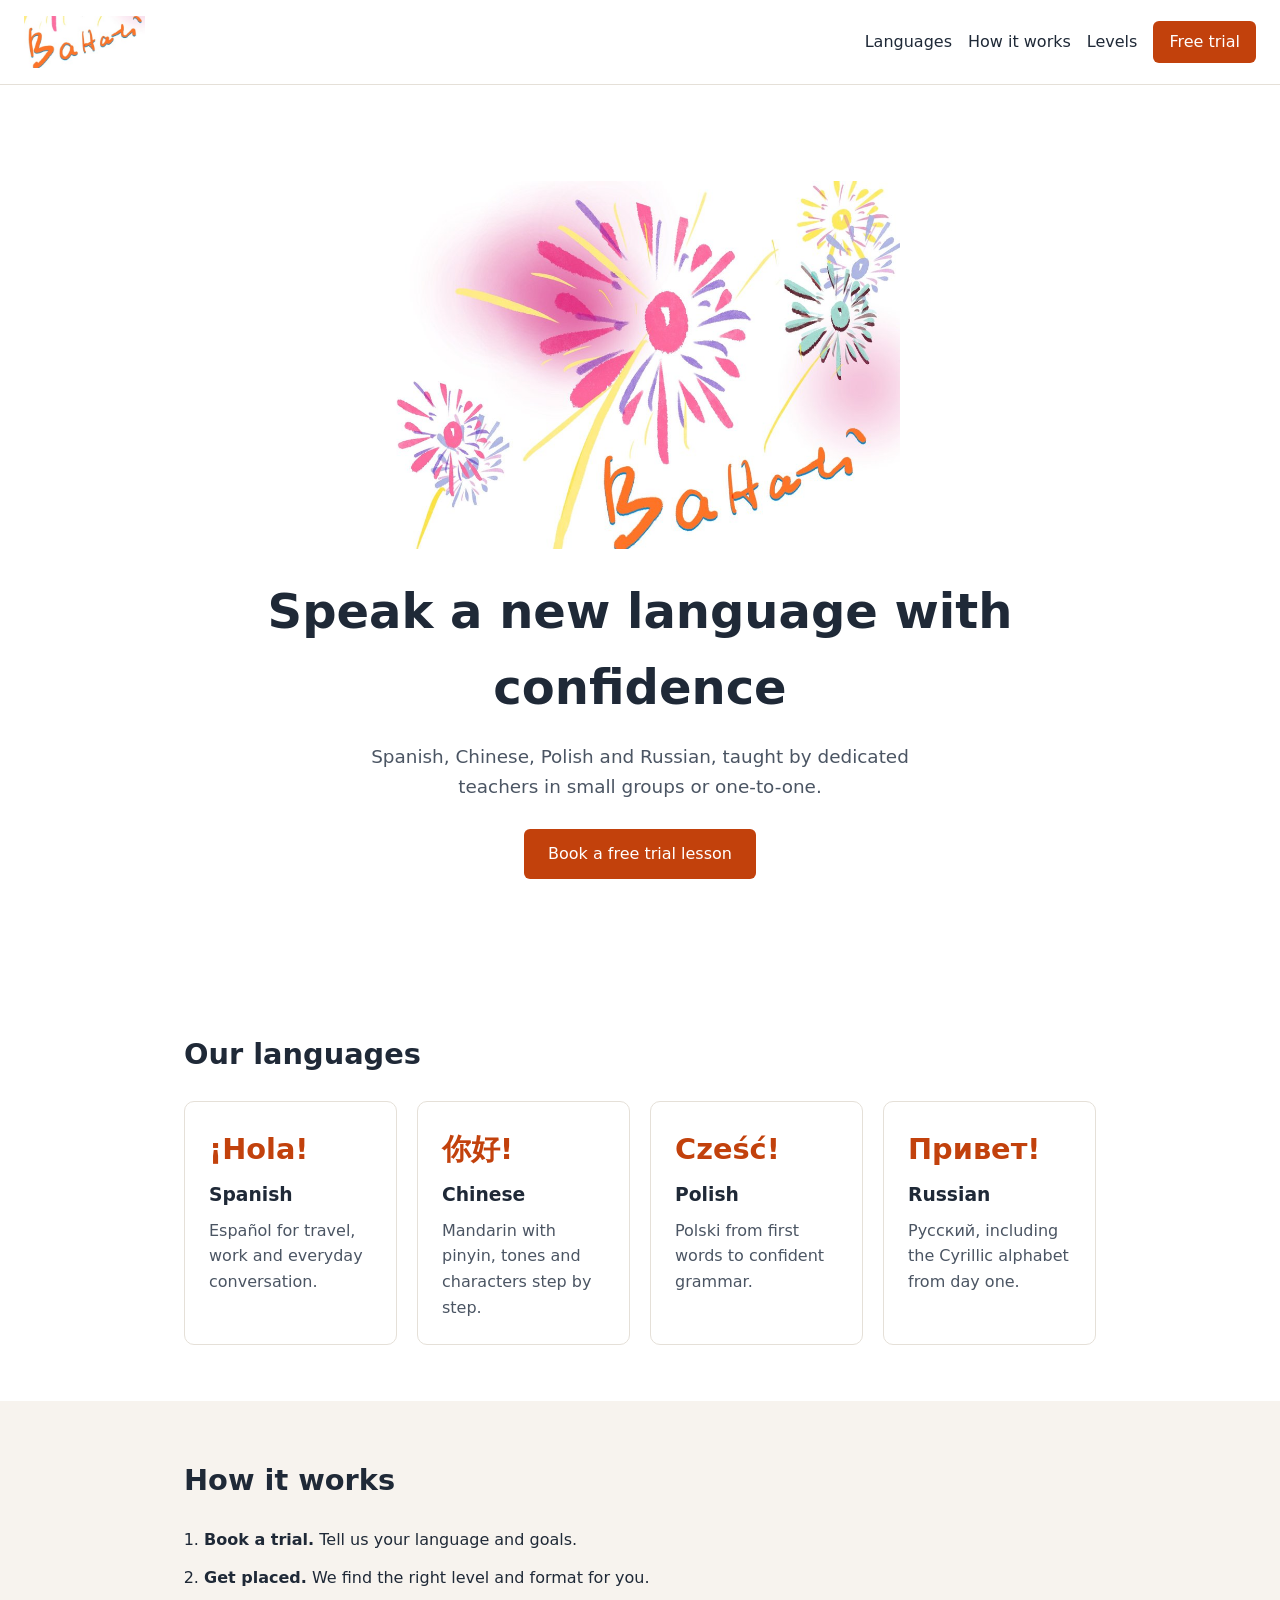
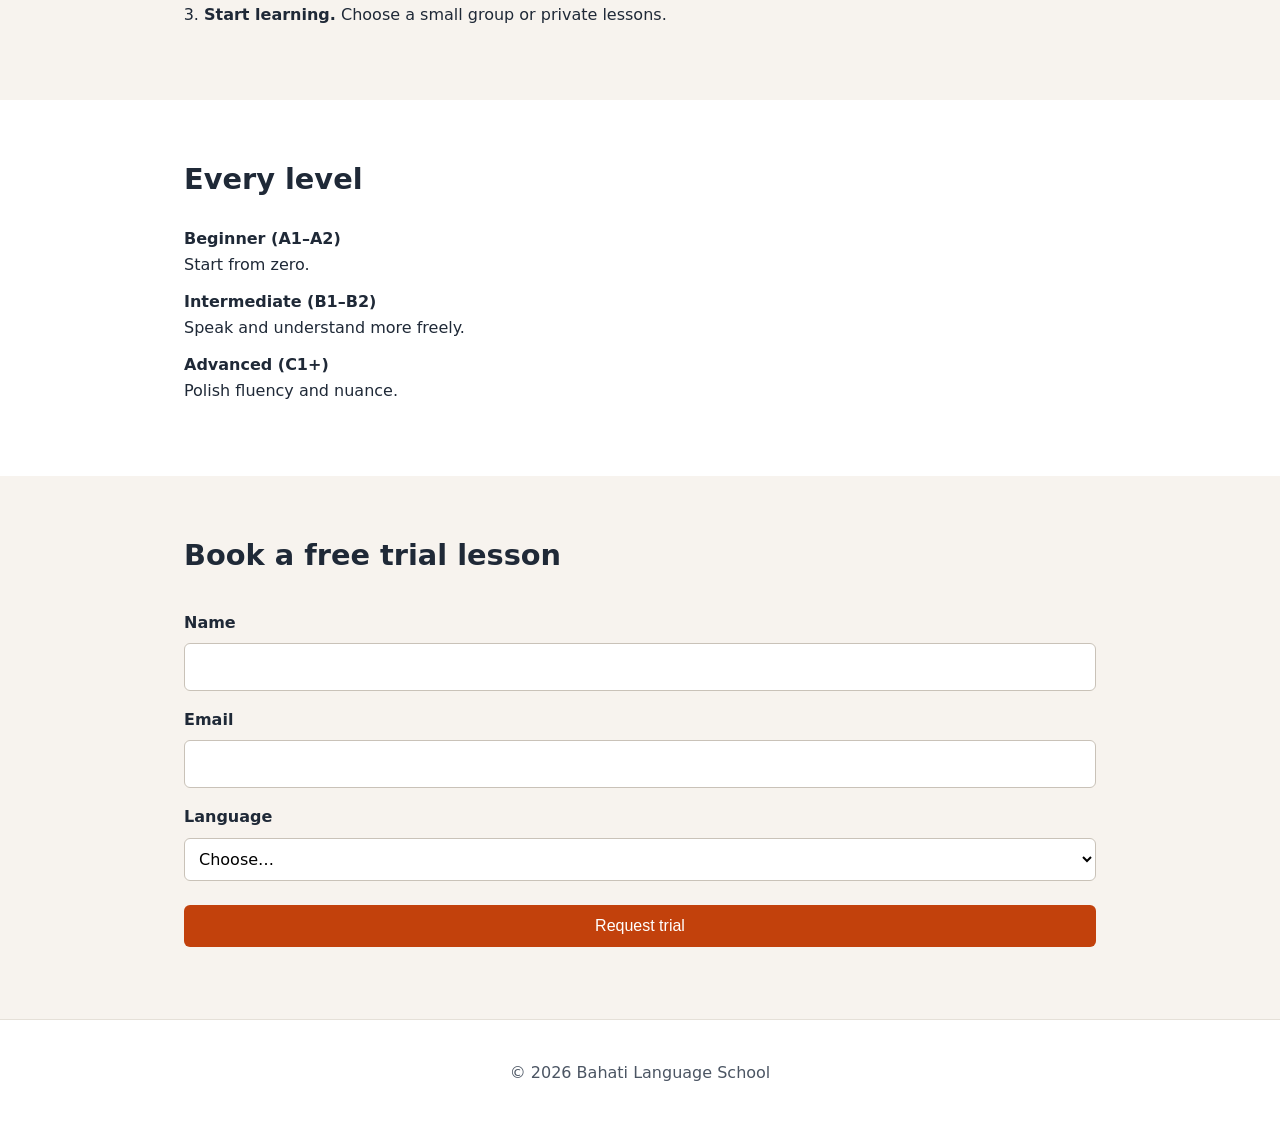
==== index.html @ 2351a42d "Add Bahati logo to header, hero and favicon Co-Authored-By: Claude Sonnet 5.5 <noreply@anthropic.com" ====
<!DOCTYPE html>
<html lang="en">
<head>
  <meta charset="UTF-8">
  <meta name="viewport" content="width=device-width, initial-scale=1">
  <title>Bahati Language School – Spanish, Chinese, Polish, Russian</title>
  <meta name="description" content="Learn Spanish, Chinese, Polish or Russian with Bahati Language School. Small groups and private lessons for every level.">
  <link rel="icon" type="image/png" href="images/favicon.png">
  <link rel="stylesheet" href="style.css">
</head>
<body>
  <header class="site-header">
    <a class="logo" href="#top" aria-label="Bahati Language School"><img src="images/logo-word.jpg" alt="Bahati" width="120" height="52"></a>
    <nav>
      <a href="#languages">Languages</a>
      <a href="#how">How it works</a>
      <a href="#levels">Levels</a>
      <a href="#trial" class="btn btn-small">Free trial</a>
    </nav>
  </header>

  <main id="top">
    <section class="hero">
      <img class="hero-logo" src="images/logo-hero.jpg" alt="Bahati logo: colorful fireworks" width="1000" height="707">
      <h1>Speak a new language with confidence</h1>
      <p>Spanish, Chinese, Polish and Russian, taught by dedicated teachers in small groups or one-to-one.</p>
      <a href="#trial" class="btn">Book a free trial lesson</a>
    </section>

    <section id="languages">
      <h2>Our languages</h2>
      <div class="cards">
        <article class="card">
          <p class="hello" lang="es">¡Hola!</p>
          <h3>Spanish</h3>
          <p>Español for travel, work and everyday conversation.</p>
        </article>
        <article class="card">
          <p class="hello" lang="zh">你好!</p>
          <h3>Chinese</h3>
          <p>Mandarin with pinyin, tones and characters step by step.</p>
        </article>
        <article class="card">
          <p class="hello" lang="pl">Cześć!</p>
          <h3>Polish</h3>
          <p>Polski from first words to confident grammar.</p>
        </article>
        <article class="card">
          <p class="hello" lang="ru">Привет!</p>
          <h3>Russian</h3>
          <p>Русский, including the Cyrillic alphabet from day one.</p>
        </article>
      </div>
    </section>

    <section id="how" class="alt">
      <h2>How it works</h2>
      <ol class="steps">
        <li><strong>Book a trial.</strong> Tell us your language and goals.</li>
        <li><strong>Get placed.</strong> We find the right level and format for you.</li>
        <li><strong>Start learning.</strong> Choose a small group or private lessons.</li>
      </ol>
    </section>

    <section id="levels">
      <h2>Every level</h2>
      <ul class="levels">
        <li><strong>Beginner (A1–A2)</strong> Start from zero.</li>
        <li><strong>Intermediate (B1–B2)</strong> Speak and understand more freely.</li>
        <li><strong>Advanced (C1+)</strong> Polish fluency and nuance.</li>
      </ul>
    </section>

    <section id="trial" class="alt">
      <h2>Book a free trial lesson</h2>
      <form id="trial-form" novalidate>
        <label for="name">Name</label>
        <input id="name" name="name" type="text" autocomplete="name" required>

        <label for="email">Email</label>
        <input id="email" name="email" type="email" autocomplete="email" required>

        <label for="language">Language</label>
        <select id="language" name="language" required>
          <option value="">Choose…</option>
          <option>Spanish</option>
          <option>Chinese</option>
          <option>Polish</option>
          <option>Russian</option>
        </select>

        <button type="submit" class="btn">Request trial</button>
        <p id="form-msg" role="status"></p>
      </form>
    </section>
  </main>

  <footer>
    <p>&copy; 2026 Bahati Language School</p>
  </footer>

  <script src="script.js"></script>
</body>
</html>
---- style.css ----
:root { --ink:#1f2937; --muted:#4b5563; --brand:#c2410c; --brand-dark:#9a3412; --bg:#ffffff; --alt:#f7f3ee; --line:#e5e0d8; }
* { box-sizing: border-box; }
html { scroll-behavior: smooth; }
body { margin:0; font-family: system-ui, -apple-system, "Segoe UI", Roboto, sans-serif; color:var(--ink); background:var(--bg); line-height:1.6; }
.site-header { display:flex; justify-content:space-between; align-items:center; flex-wrap:wrap; gap:12px; padding:16px 24px; border-bottom:1px solid var(--line); position:sticky; top:0; background:var(--bg); z-index:10; }
.logo { font-size:1.4rem; font-weight:700; color:var(--brand); text-decoration:none; }
nav { display:flex; align-items:center; flex-wrap:wrap; gap:16px; }
nav a { color:var(--ink); text-decoration:none; }
nav a:hover { color:var(--brand); }
.btn { display:inline-block; background:var(--brand); color:#fff; border:0; border-radius:6px; padding:12px 24px; font-size:1rem; text-decoration:none; cursor:pointer; }
.btn:hover { background:var(--brand-dark); }
nav .btn { color:#fff; }
.btn-small { padding:8px 16px; }
section { padding:56px 24px; max-width:960px; margin:0 auto; }
section.alt { max-width:none; background:var(--alt); }
section.alt > * { max-width:912px; margin-left:auto; margin-right:auto; }
.hero { text-align:center; padding:96px 24px; }
.hero h1 { font-size:clamp(2rem,5vw,3rem); margin:0 0 16px; }
.hero p { color:var(--muted); font-size:1.15rem; max-width:560px; margin:0 auto 28px; }
h2 { font-size:1.8rem; margin:0 0 24px; }
.cards { display:grid; grid-template-columns:repeat(auto-fit,minmax(200px,1fr)); gap:20px; }
.card { border:1px solid var(--line); border-radius:10px; padding:24px; }
.card h3 { margin:0 0 8px; }
.card p { margin:0; color:var(--muted); }
.card .hello { font-size:1.8rem; color:var(--brand); font-weight:700; margin-bottom:8px; }
.steps, .levels { padding-left:20px; }
.steps li, .levels li { margin-bottom:12px; }
.levels { list-style:none; padding:0; }
.levels strong { display:block; }
form { display:grid; gap:8px; max-width:420px; }
label { font-weight:600; margin-top:8px; }
input, select { font:inherit; padding:10px; border:1px solid #c9c2b8; border-radius:6px; background:#fff; }
form .btn { margin-top:16px; }
#form-msg { margin:8px 0 0; font-weight:600; }
footer { text-align:center; padding:24px; color:var(--muted); border-top:1px solid var(--line); }
.logo img { display:block; height:52px; width:auto; }
.hero-logo { display:block; width:100%; max-width:520px; height:auto; margin:0 auto 24px; }
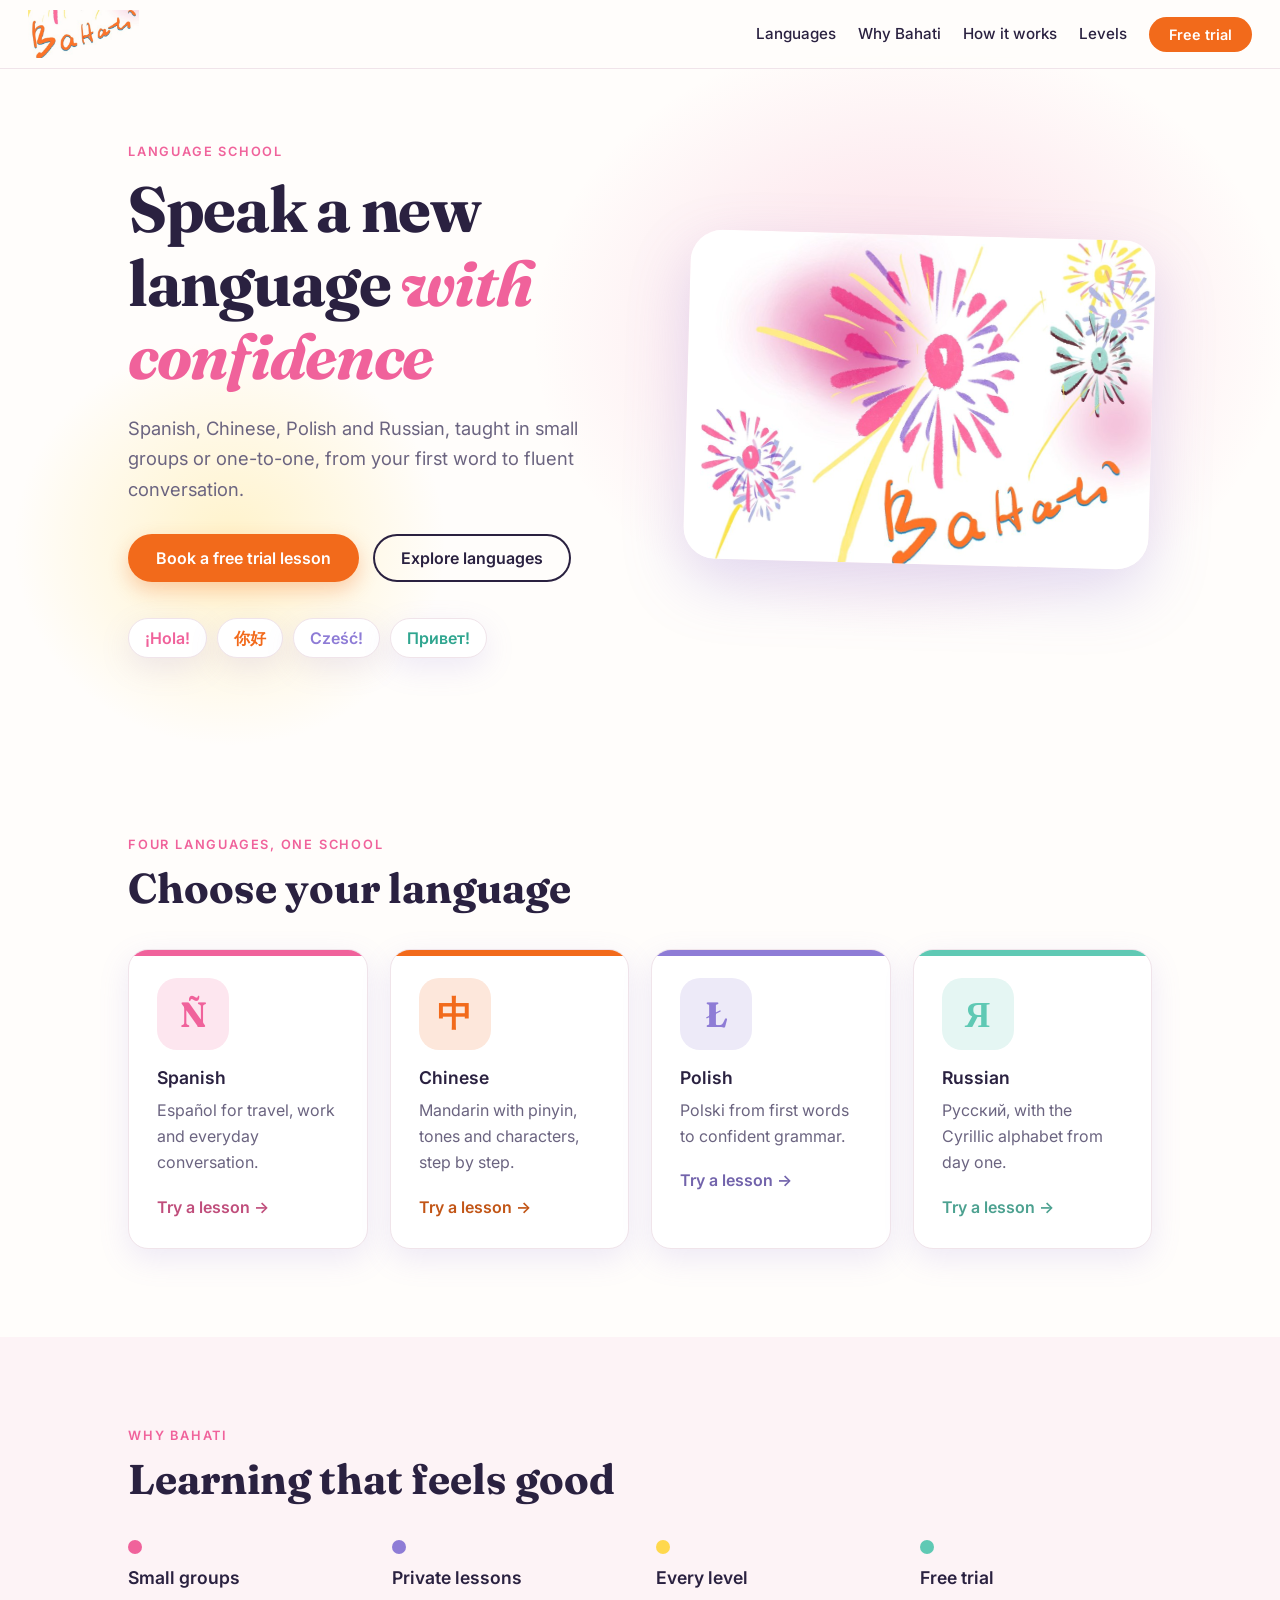
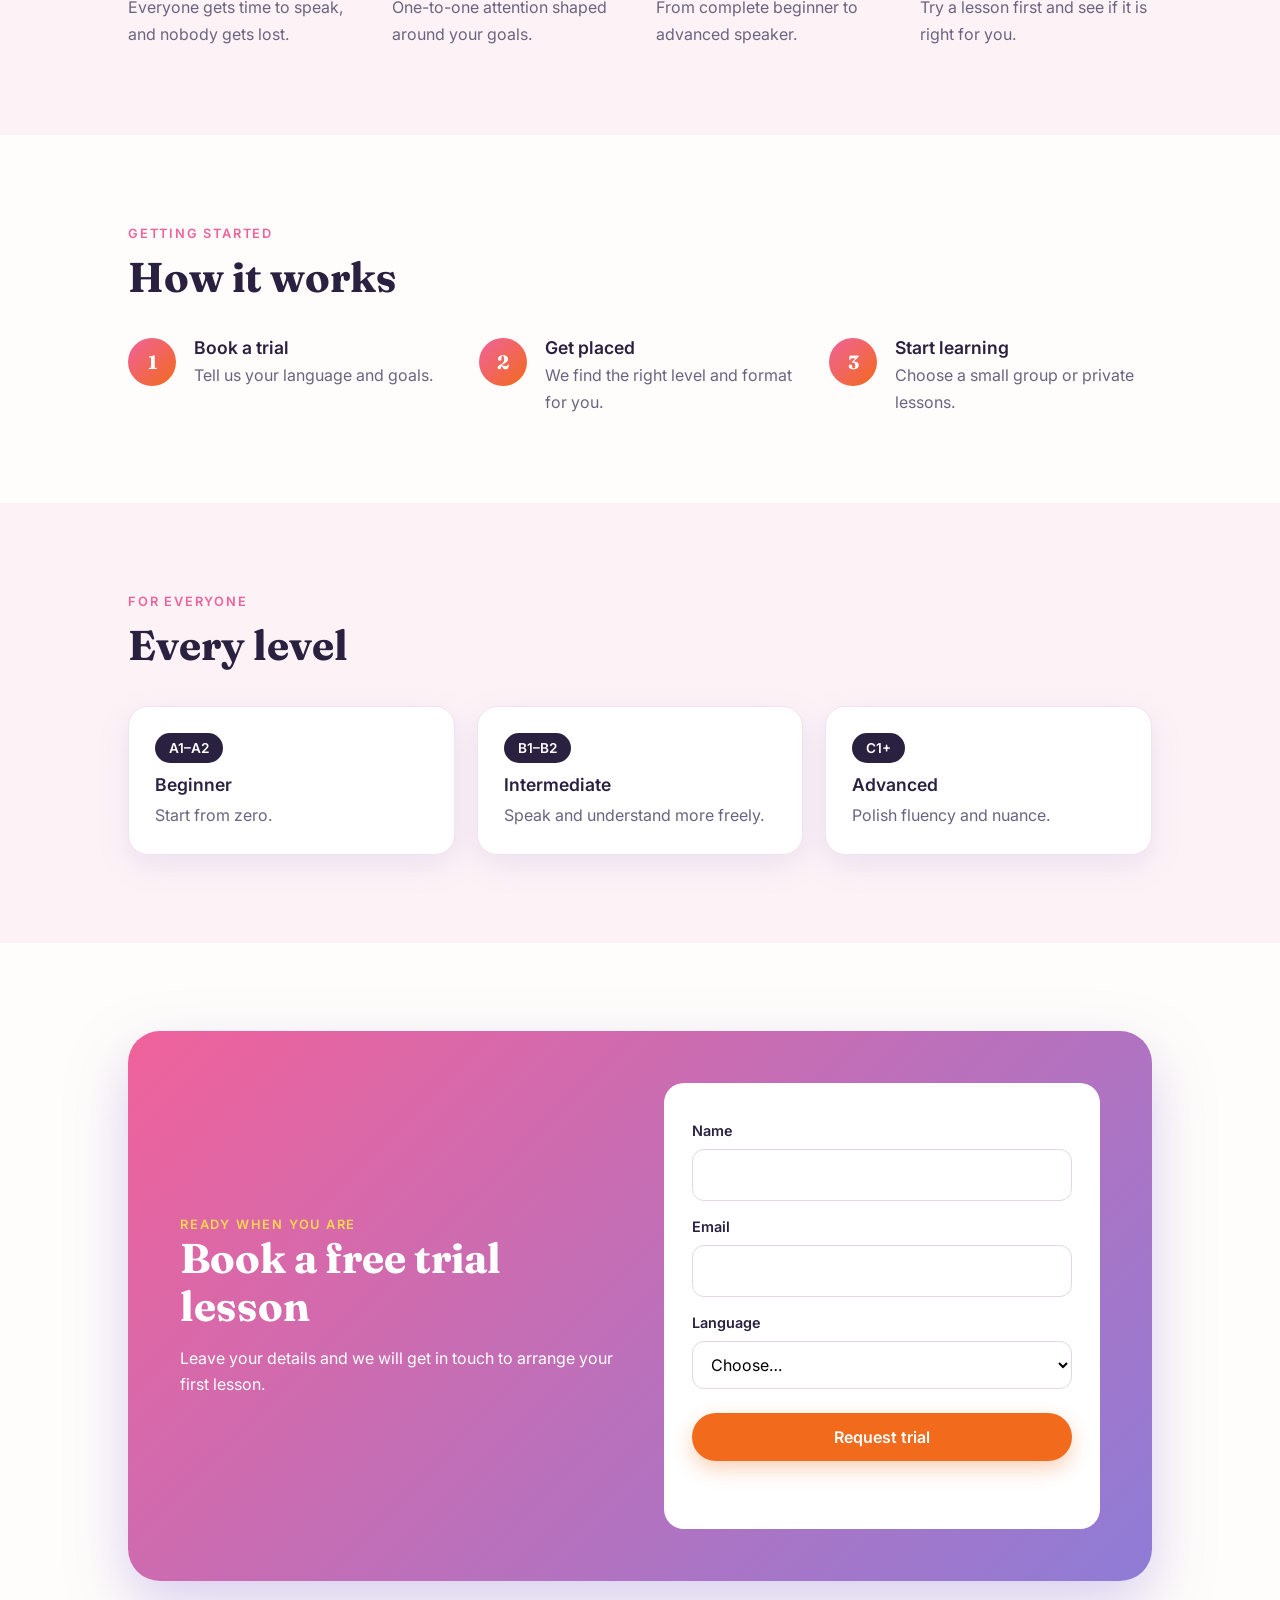
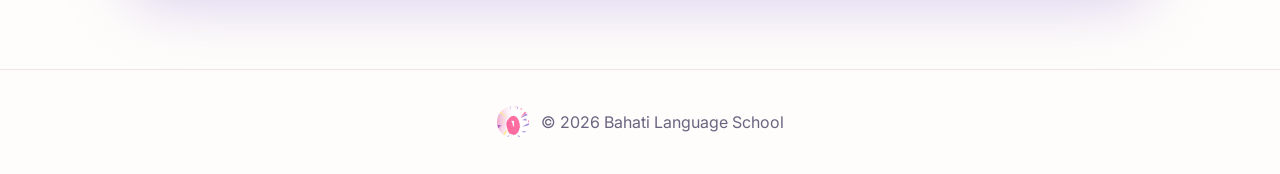
==== commit b52b5d5a: "Redesign site: warm brand palette, hero, cards, animations, responsive Co-Authored-By: Claude Sonnet" ====
--- a/index.html
+++ b/index.html
@@ -6,13 +6,17 @@
   <title>Bahati Language School – Spanish, Chinese, Polish, Russian</title>
   <meta name="description" content="Learn Spanish, Chinese, Polish or Russian with Bahati Language School. Small groups and private lessons for every level.">
   <link rel="icon" type="image/png" href="images/favicon.png">
+  <link rel="preconnect" href="https://fonts.googleapis.com">
+  <link rel="preconnect" href="https://fonts.gstatic.com" crossorigin>
+  <link href="https://fonts.googleapis.com/css2?family=Fraunces:opsz,wght@9..144,600;9..144,700&family=Inter:wght@400;500;600&display=swap&subset=latin,latin-ext,cyrillic" rel="stylesheet">
   <link rel="stylesheet" href="style.css">
 </head>
 <body>
   <header class="site-header">
     <a class="logo" href="#top" aria-label="Bahati Language School"><img src="images/logo-word.jpg" alt="Bahati" width="120" height="52"></a>
-    <nav>
+    <nav aria-label="Main">
       <a href="#languages">Languages</a>
+      <a href="#why">Why Bahati</a>
       <a href="#how">How it works</a>
       <a href="#levels">Levels</a>
       <a href="#trial" class="btn btn-small">Free trial</a>
@@ -21,81 +25,124 @@
 
   <main id="top">
     <section class="hero">
-      <img class="hero-logo" src="images/logo-hero.jpg" alt="Bahati logo: colorful fireworks" width="1000" height="707">
-      <h1>Speak a new language with confidence</h1>
-      <p>Spanish, Chinese, Polish and Russian, taught by dedicated teachers in small groups or one-to-one.</p>
-      <a href="#trial" class="btn">Book a free trial lesson</a>
+      <div class="hero-text">
+        <p class="eyebrow">Language school</p>
+        <h1>Speak a new language <span class="accent">with confidence</span></h1>
+        <p class="lead">Spanish, Chinese, Polish and Russian, taught in small groups or one-to-one, from your first word to fluent conversation.</p>
+        <div class="hero-actions">
+          <a href="#trial" class="btn">Book a free trial lesson</a>
+          <a href="#languages" class="btn btn-ghost">Explore languages</a>
+        </div>
+        <ul class="greetings" aria-label="Hello in our languages">
+          <li lang="es">¡Hola!</li>
+          <li lang="zh">你好</li>
+          <li lang="pl">Cześć!</li>
+          <li lang="ru">Привет!</li>
+        </ul>
+      </div>
+      <div class="hero-art">
+        <img src="images/logo-hero.jpg" alt="Bahati logo: colorful fireworks" width="1000" height="707">
+      </div>
     </section>
 
-    <section id="languages">
-      <h2>Our languages</h2>
+    <section id="languages" class="reveal">
+      <p class="eyebrow">Four languages, one school</p>
+      <h2>Choose your language</h2>
       <div class="cards">
-        <article class="card">
-          <p class="hello" lang="es">¡Hola!</p>
+        <article class="card c-es">
+          <span class="glyph" lang="es">Ñ</span>
           <h3>Spanish</h3>
           <p>Español for travel, work and everyday conversation.</p>
+          <a href="#trial" data-lang="Spanish">Try a lesson →</a>
         </article>
-        <article class="card">
-          <p class="hello" lang="zh">你好!</p>
+        <article class="card c-zh">
+          <span class="glyph" lang="zh">中</span>
           <h3>Chinese</h3>
-          <p>Mandarin with pinyin, tones and characters step by step.</p>
+          <p>Mandarin with pinyin, tones and characters, step by step.</p>
+          <a href="#trial" data-lang="Chinese">Try a lesson →</a>
         </article>
-        <article class="card">
-          <p class="hello" lang="pl">Cześć!</p>
+        <article class="card c-pl">
+          <span class="glyph" lang="pl">Ł</span>
           <h3>Polish</h3>
           <p>Polski from first words to confident grammar.</p>
+          <a href="#trial" data-lang="Polish">Try a lesson →</a>
         </article>
-        <article class="card">
-          <p class="hello" lang="ru">Привет!</p>
+        <article class="card c-ru">
+          <span class="glyph" lang="ru">Я</span>
           <h3>Russian</h3>
-          <p>Русский, including the Cyrillic alphabet from day one.</p>
+          <p>Русский, with the Cyrillic alphabet from day one.</p>
+          <a href="#trial" data-lang="Russian">Try a lesson →</a>
         </article>
       </div>
     </section>
 
-    <section id="how" class="alt">
+    <section id="why" class="alt reveal">
+      <div class="inner">
+        <p class="eyebrow">Why Bahati</p>
+        <h2>Learning that feels good</h2>
+        <div class="features">
+          <div><span class="dot d1"></span><h3>Small groups</h3><p>Everyone gets time to speak, and nobody gets lost.</p></div>
+          <div><span class="dot d2"></span><h3>Private lessons</h3><p>One-to-one attention shaped around your goals.</p></div>
+          <div><span class="dot d3"></span><h3>Every level</h3><p>From complete beginner to advanced speaker.</p></div>
+          <div><span class="dot d4"></span><h3>Free trial</h3><p>Try a lesson first and see if it is right for you.</p></div>
+        </div>
+      </div>
+    </section>
+
+    <section id="how" class="reveal">
+      <p class="eyebrow">Getting started</p>
       <h2>How it works</h2>
       <ol class="steps">
-        <li><strong>Book a trial.</strong> Tell us your language and goals.</li>
-        <li><strong>Get placed.</strong> We find the right level and format for you.</li>
-        <li><strong>Start learning.</strong> Choose a small group or private lessons.</li>
+        <li><span class="num">1</span><div><h3>Book a trial</h3><p>Tell us your language and goals.</p></div></li>
+        <li><span class="num">2</span><div><h3>Get placed</h3><p>We find the right level and format for you.</p></div></li>
+        <li><span class="num">3</span><div><h3>Start learning</h3><p>Choose a small group or private lessons.</p></div></li>
       </ol>
     </section>
 
-    <section id="levels">
-      <h2>Every level</h2>
-      <ul class="levels">
-        <li><strong>Beginner (A1–A2)</strong> Start from zero.</li>
-        <li><strong>Intermediate (B1–B2)</strong> Speak and understand more freely.</li>
-        <li><strong>Advanced (C1+)</strong> Polish fluency and nuance.</li>
-      </ul>
+    <section id="levels" class="alt reveal">
+      <div class="inner">
+        <p class="eyebrow">For everyone</p>
+        <h2>Every level</h2>
+        <div class="levels">
+          <div class="level"><span class="badge">A1–A2</span><h3>Beginner</h3><p>Start from zero.</p></div>
+          <div class="level"><span class="badge">B1–B2</span><h3>Intermediate</h3><p>Speak and understand more freely.</p></div>
+          <div class="level"><span class="badge">C1+</span><h3>Advanced</h3><p>Polish fluency and nuance.</p></div>
+        </div>
+      </div>
     </section>
 
-    <section id="trial" class="alt">
-      <h2>Book a free trial lesson</h2>
-      <form id="trial-form" novalidate>
-        <label for="name">Name</label>
-        <input id="name" name="name" type="text" autocomplete="name" required>
+    <section id="trial" class="reveal">
+      <div class="trial-box">
+        <div>
+          <p class="eyebrow">Ready when you are</p>
+          <h2>Book a free trial lesson</h2>
+          <p>Leave your details and we will get in touch to arrange your first lesson.</p>
+        </div>
+        <form id="trial-form" novalidate>
+          <label for="name">Name</label>
+          <input id="name" name="name" type="text" autocomplete="name" required>
 
-        <label for="email">Email</label>
-        <input id="email" name="email" type="email" autocomplete="email" required>
+          <label for="email">Email</label>
+          <input id="email" name="email" type="email" autocomplete="email" required>
 
-        <label for="language">Language</label>
-        <select id="language" name="language" required>
-          <option value="">Choose…</option>
-          <option>Spanish</option>
-          <option>Chinese</option>
-          <option>Polish</option>
-          <option>Russian</option>
-        </select>
+          <label for="language">Language</label>
+          <select id="language" name="language" required>
+            <option value="">Choose…</option>
+            <option>Spanish</option>
+            <option>Chinese</option>
+            <option>Polish</option>
+            <option>Russian</option>
+          </select>
 
-        <button type="submit" class="btn">Request trial</button>
-        <p id="form-msg" role="status"></p>
-      </form>
+          <button type="submit" class="btn">Request trial</button>
+          <p id="form-msg" role="status"></p>
+        </form>
+      </div>
     </section>
   </main>
 
   <footer>
+    <img src="images/favicon.png" alt="" width="32" height="32">
     <p>&copy; 2026 Bahati Language School</p>
   </footer>
 
--- a/style.css
+++ b/style.css
@@ -1,37 +1,96 @@
-:root { --ink:#1f2937; --muted:#4b5563; --brand:#c2410c; --brand-dark:#9a3412; --bg:#ffffff; --alt:#f7f3ee; --line:#e5e0d8; }
-* { box-sizing: border-box; }
-html { scroll-behavior: smooth; }
-body { margin:0; font-family: system-ui, -apple-system, "Segoe UI", Roboto, sans-serif; color:var(--ink); background:var(--bg); line-height:1.6; }
-.site-header { display:flex; justify-content:space-between; align-items:center; flex-wrap:wrap; gap:12px; padding:16px 24px; border-bottom:1px solid var(--line); position:sticky; top:0; background:var(--bg); z-index:10; }
-.logo { font-size:1.4rem; font-weight:700; color:var(--brand); text-decoration:none; }
-nav { display:flex; align-items:center; flex-wrap:wrap; gap:16px; }
-nav a { color:var(--ink); text-decoration:none; }
-nav a:hover { color:var(--brand); }
-.btn { display:inline-block; background:var(--brand); color:#fff; border:0; border-radius:6px; padding:12px 24px; font-size:1rem; text-decoration:none; cursor:pointer; }
-.btn:hover { background:var(--brand-dark); }
-nav .btn { color:#fff; }
-.btn-small { padding:8px 16px; }
-section { padding:56px 24px; max-width:960px; margin:0 auto; }
+:root {
+  --ink:#2a2140; --muted:#6b6480; --bg:#fffdfb; --alt:#fdf3f6; --line:#f0e4ea;
+  --pink:#f0629b; --purple:#8e7cd6; --yellow:#ffd84d; --teal:#5fc9b4; --orange:#f26a1b; --orange-dark:#d4540c;
+  --radius:20px; --shadow:0 10px 30px rgba(142,124,214,.15);
+}
+* { box-sizing:border-box; }
+html { scroll-behavior:smooth; scroll-padding-top:84px; }
+body { margin:0; font-family:Inter,system-ui,-apple-system,"Segoe UI",sans-serif; color:var(--ink); background:var(--bg); line-height:1.65; -webkit-font-smoothing:antialiased; }
+h1,h2,h3 { font-family:Fraunces,Georgia,serif; line-height:1.15; margin:0; }
+h3 { font-family:Inter,system-ui,sans-serif; font-weight:600; font-size:1.1rem; }
+img { max-width:100%; }
+
+.site-header { position:sticky; top:0; z-index:20; display:flex; justify-content:space-between; align-items:center; flex-wrap:wrap; gap:12px; padding:10px 28px; background:rgba(255,253,251,.85); backdrop-filter:blur(12px); border-bottom:1px solid var(--line); }
+.logo img { display:block; height:48px; width:auto; mix-blend-mode:multiply; }
+nav { display:flex; align-items:center; flex-wrap:wrap; gap:6px 22px; }
+nav a { color:var(--ink); text-decoration:none; font-weight:500; font-size:.95rem; }
+nav a:not(.btn):hover { color:var(--orange); }
+
+.btn { display:inline-block; background:var(--orange); color:#fff; border:0; border-radius:999px; padding:14px 28px; font:600 1rem Inter,sans-serif; text-decoration:none; cursor:pointer; box-shadow:0 8px 20px rgba(242,106,27,.3); transition:transform .15s, background .15s; }
+.btn:hover { background:var(--orange-dark); transform:translateY(-2px); }
+.btn:focus-visible, a:focus-visible, input:focus-visible, select:focus-visible { outline:3px solid var(--purple); outline-offset:3px; }
+.btn-small { padding:9px 20px; font-size:.9rem; box-shadow:none; }
+.btn-ghost { background:transparent; color:var(--ink); box-shadow:inset 0 0 0 2px var(--ink); }
+.btn-ghost:hover { background:var(--ink); color:#fff; }
+
+section { max-width:1080px; margin:0 auto; padding:88px 28px; }
 section.alt { max-width:none; background:var(--alt); }
-section.alt > * { max-width:912px; margin-left:auto; margin-right:auto; }
-.hero { text-align:center; padding:96px 24px; }
-.hero h1 { font-size:clamp(2rem,5vw,3rem); margin:0 0 16px; }
-.hero p { color:var(--muted); font-size:1.15rem; max-width:560px; margin:0 auto 28px; }
-h2 { font-size:1.8rem; margin:0 0 24px; }
-.cards { display:grid; grid-template-columns:repeat(auto-fit,minmax(200px,1fr)); gap:20px; }
-.card { border:1px solid var(--line); border-radius:10px; padding:24px; }
-.card h3 { margin:0 0 8px; }
-.card p { margin:0; color:var(--muted); }
-.card .hello { font-size:1.8rem; color:var(--brand); font-weight:700; margin-bottom:8px; }
-.steps, .levels { padding-left:20px; }
-.steps li, .levels li { margin-bottom:12px; }
-.levels { list-style:none; padding:0; }
-.levels strong { display:block; }
-form { display:grid; gap:8px; max-width:420px; }
-label { font-weight:600; margin-top:8px; }
-input, select { font:inherit; padding:10px; border:1px solid #c9c2b8; border-radius:6px; background:#fff; }
-form .btn { margin-top:16px; }
-#form-msg { margin:8px 0 0; font-weight:600; }
-footer { text-align:center; padding:24px; color:var(--muted); border-top:1px solid var(--line); }
-.logo img { display:block; height:52px; width:auto; }
-.hero-logo { display:block; width:100%; max-width:520px; height:auto; margin:0 auto 24px; }
+.inner { max-width:1024px; margin:0 auto; }
+.eyebrow { margin:0 0 10px; color:var(--pink); font-weight:600; font-size:.8rem; letter-spacing:.14em; text-transform:uppercase; }
+h2 { font-size:clamp(1.9rem,4vw,2.6rem); margin-bottom:36px; }
+
+.hero { display:grid; grid-template-columns:1.1fr 1fr; align-items:center; gap:48px; padding-top:72px; position:relative; }
+.hero::before { content:""; position:absolute; z-index:-1; inset:-40px -10% auto auto; width:70%; height:90%; background:radial-gradient(closest-side,rgba(240,98,155,.22),transparent); }
+.hero::after { content:""; position:absolute; z-index:-1; left:-8%; bottom:0; width:40%; height:60%; background:radial-gradient(closest-side,rgba(255,216,77,.28),transparent); }
+.hero h1 { font-size:clamp(2.4rem,5.5vw,4rem); letter-spacing:-.02em; margin-bottom:20px; }
+.accent { color:var(--pink); font-style:italic; }
+.lead { font-size:1.15rem; color:var(--muted); max-width:34em; margin:0 0 30px; }
+.hero-actions { display:flex; flex-wrap:wrap; gap:14px; }
+.greetings { list-style:none; display:flex; flex-wrap:wrap; gap:10px; padding:0; margin:36px 0 0; }
+.greetings li { padding:6px 16px; border-radius:999px; background:#fff; border:1px solid var(--line); font-weight:600; box-shadow:var(--shadow); }
+.greetings li:nth-child(1) { color:var(--pink); } .greetings li:nth-child(2) { color:var(--orange); }
+.greetings li:nth-child(3) { color:var(--purple); } .greetings li:nth-child(4) { color:#2fa58f; }
+.hero-art img { display:block; width:100%; height:auto; border-radius:32px; box-shadow:0 24px 60px rgba(142,124,214,.25); transform:rotate(1.5deg); animation:float 7s ease-in-out infinite; }
+@keyframes float { 50% { transform:rotate(1.5deg) translateY(-10px); } }
+
+.cards { display:grid; grid-template-columns:repeat(auto-fit,minmax(220px,1fr)); gap:22px; }
+.card { --c:var(--pink); position:relative; overflow:hidden; background:#fff; border:1px solid var(--line); border-radius:var(--radius); padding:28px; box-shadow:var(--shadow); transition:transform .25s, box-shadow .25s; }
+.card:hover { transform:translateY(-6px); box-shadow:0 18px 40px rgba(142,124,214,.25); }
+.card::before { content:""; position:absolute; inset:0 0 auto 0; height:6px; background:var(--c); }
+.c-es { --c:var(--pink); } .c-zh { --c:var(--orange); } .c-pl { --c:var(--purple); } .c-ru { --c:var(--teal); }
+.glyph { display:grid; place-items:center; width:72px; height:72px; margin-bottom:18px; border-radius:20px; background:color-mix(in srgb,var(--c) 16%,white); color:var(--c); font:700 2.2rem Fraunces,serif; }
+.card p { margin:8px 0 18px; color:var(--muted); }
+.card a { color:var(--c); font-weight:600; text-decoration:none; filter:brightness(.8); }
+.card a:hover { text-decoration:underline; }
+
+.features { display:grid; grid-template-columns:repeat(auto-fit,minmax(210px,1fr)); gap:32px; }
+.features p { margin:6px 0 0; color:var(--muted); }
+.dot { display:block; width:14px; height:14px; border-radius:50%; margin-bottom:14px; }
+.d1 { background:var(--pink); } .d2 { background:var(--purple); } .d3 { background:var(--yellow); } .d4 { background:var(--teal); }
+
+.steps { list-style:none; margin:0; padding:0; display:grid; grid-template-columns:repeat(auto-fit,minmax(240px,1fr)); gap:28px; }
+.steps li { display:flex; gap:18px; align-items:flex-start; }
+.steps p { margin:4px 0 0; color:var(--muted); }
+.num { flex:none; display:grid; place-items:center; width:48px; height:48px; border-radius:50%; background:linear-gradient(135deg,var(--pink),var(--orange)); color:#fff; font:700 1.2rem Fraunces,serif; }
+
+.levels { display:grid; grid-template-columns:repeat(auto-fit,minmax(220px,1fr)); gap:22px; }
+.level { background:#fff; border:1px solid var(--line); border-radius:var(--radius); padding:26px; box-shadow:var(--shadow); }
+.level p { margin:6px 0 0; color:var(--muted); }
+.badge { display:inline-block; margin-bottom:12px; padding:4px 14px; border-radius:999px; background:var(--ink); color:#fff; font-weight:600; font-size:.85rem; }
+
+.trial-box { display:grid; grid-template-columns:1fr 1fr; gap:48px; align-items:center; padding:52px; border-radius:32px; color:#fff; background:linear-gradient(135deg,var(--pink),var(--purple)); box-shadow:0 24px 60px rgba(142,124,214,.35); }
+.trial-box h2 { margin-bottom:14px; } .trial-box .eyebrow { color:var(--yellow); }
+.trial-box p { margin:0; }
+form { display:grid; gap:6px; background:#fff; color:var(--ink); padding:28px; border-radius:var(--radius); }
+label { font-weight:600; font-size:.9rem; margin-top:8px; }
+input, select { font:inherit; padding:12px 14px; border:1.5px solid #e2d8e3; border-radius:12px; background:#fff; }
+input:focus, select:focus { border-color:var(--purple); }
+form .btn { margin-top:18px; }
+#form-msg { margin:10px 0 0; font-weight:600; color:#2fa58f; min-height:1.5em; }
+#form-msg.error { color:#d4183d; }
+
+footer { display:flex; align-items:center; justify-content:center; gap:12px; padding:36px 24px; color:var(--muted); border-top:1px solid var(--line); }
+footer img { border-radius:50%; } footer p { margin:0; }
+
+.reveal { opacity:0; transform:translateY(24px); transition:opacity .7s, transform .7s; }
+.reveal.visible { opacity:1; transform:none; }
+@media (prefers-reduced-motion:reduce) { .reveal { opacity:1; transform:none; transition:none; } .hero-art img { animation:none; } html { scroll-behavior:auto; } }
+
+@media (max-width:820px) {
+  section { padding:60px 20px; }
+  .hero, .trial-box { grid-template-columns:1fr; }
+  .hero { padding-top:40px; gap:32px; }
+  .trial-box { padding:28px 20px; }
+  .site-header { padding:10px 16px; }
+  nav a:not(.btn) { display:none; }
+}
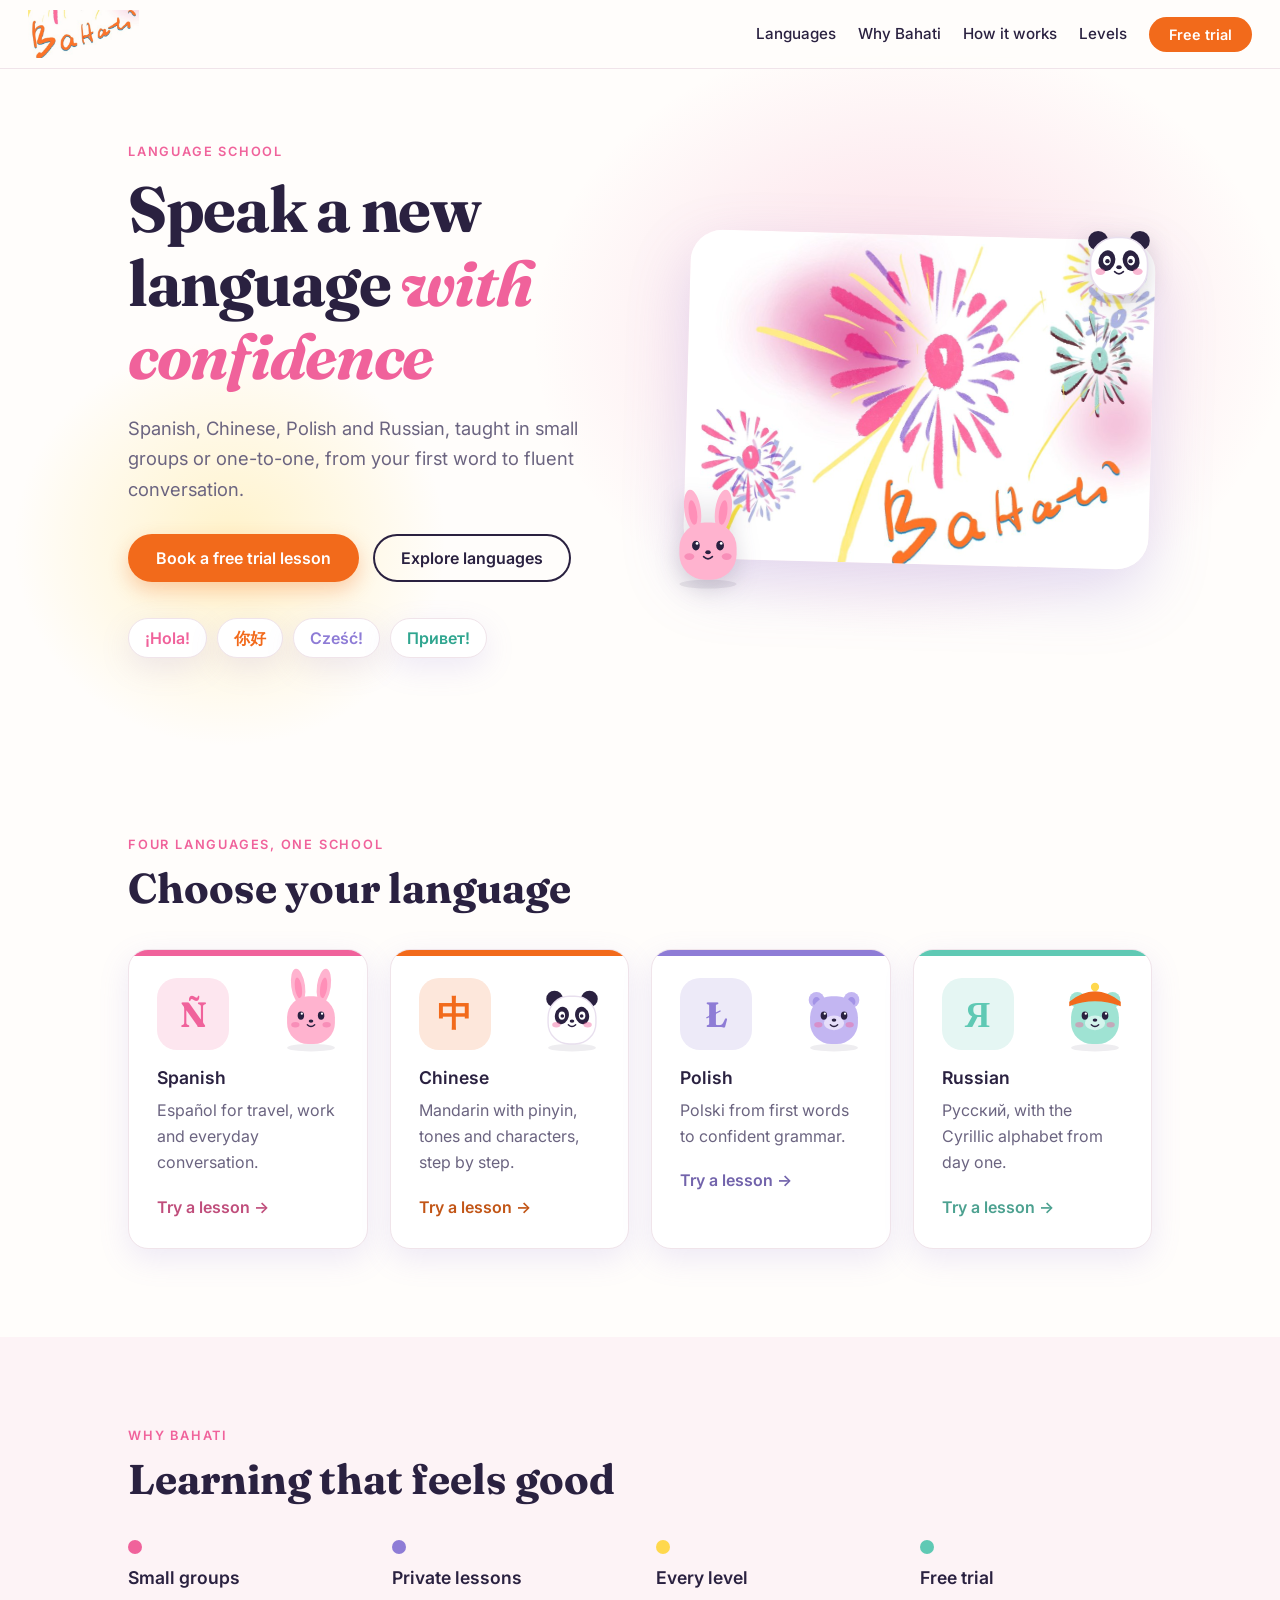
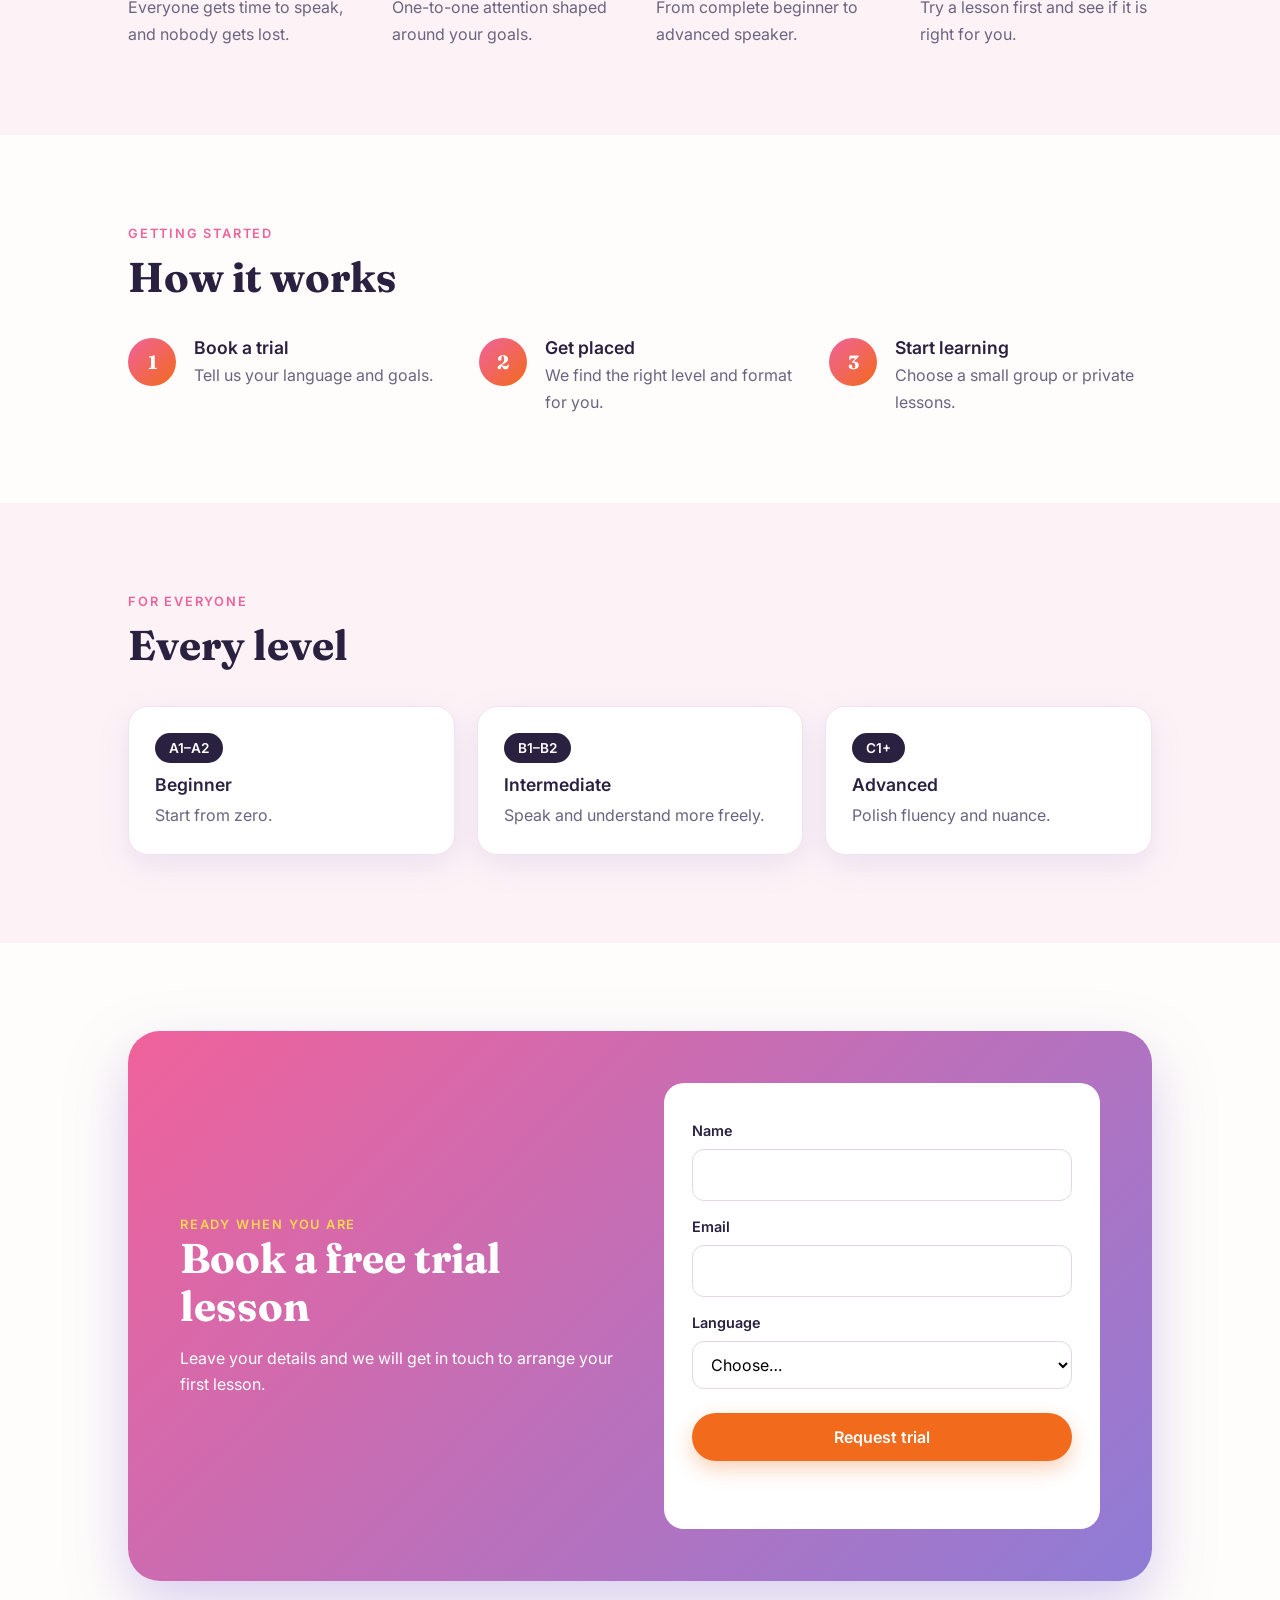
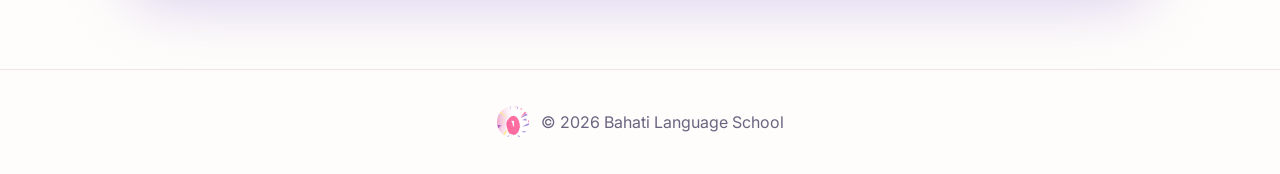
==== commit 4897f1f3: "Add plush mascot illustrations Co-Authored-By: Claude Sonnet 5.5 <noreply@anthropic.com> Claude-Sess" ====
--- a/index.html
+++ b/index.html
@@ -41,6 +41,8 @@
         </ul>
       </div>
       <div class="hero-art">
+        <img class="plush plush-a" src="images/bunny.svg" alt="" width="200" height="200">
+        <img class="plush plush-b" src="images/panda.svg" alt="" width="200" height="200">
         <img src="images/logo-hero.jpg" alt="Bahati logo: colorful fireworks" width="1000" height="707">
       </div>
     </section>
@@ -50,24 +52,28 @@
       <h2>Choose your language</h2>
       <div class="cards">
         <article class="card c-es">
+          <img class="plush" src="images/bunny.svg" alt="" width="200" height="200">
           <span class="glyph" lang="es">Ñ</span>
           <h3>Spanish</h3>
           <p>Español for travel, work and everyday conversation.</p>
           <a href="#trial" data-lang="Spanish">Try a lesson →</a>
         </article>
         <article class="card c-zh">
+          <img class="plush" src="images/panda.svg" alt="" width="200" height="200">
           <span class="glyph" lang="zh">中</span>
           <h3>Chinese</h3>
           <p>Mandarin with pinyin, tones and characters, step by step.</p>
           <a href="#trial" data-lang="Chinese">Try a lesson →</a>
         </article>
         <article class="card c-pl">
+          <img class="plush" src="images/bear-purple.svg" alt="" width="200" height="200">
           <span class="glyph" lang="pl">Ł</span>
           <h3>Polish</h3>
           <p>Polski from first words to confident grammar.</p>
           <a href="#trial" data-lang="Polish">Try a lesson →</a>
         </article>
         <article class="card c-ru">
+          <img class="plush" src="images/bear-teal.svg" alt="" width="200" height="200">
           <span class="glyph" lang="ru">Я</span>
           <h3>Russian</h3>
           <p>Русский, with the Cyrillic alphabet from day one.</p>
--- a/style.css
+++ b/style.css
@@ -40,7 +40,8 @@
 .greetings li { padding:6px 16px; border-radius:999px; background:#fff; border:1px solid var(--line); font-weight:600; box-shadow:var(--shadow); }
 .greetings li:nth-child(1) { color:var(--pink); } .greetings li:nth-child(2) { color:var(--orange); }
 .greetings li:nth-child(3) { color:var(--purple); } .greetings li:nth-child(4) { color:#2fa58f; }
-.hero-art img { display:block; width:100%; height:auto; border-radius:32px; box-shadow:0 24px 60px rgba(142,124,214,.25); transform:rotate(1.5deg); animation:float 7s ease-in-out infinite; }
+.hero-art { position:relative; }
+.hero-art > img:not(.plush) { display:block; width:100%; height:auto; border-radius:32px; box-shadow:0 24px 60px rgba(142,124,214,.25); transform:rotate(1.5deg); animation:float 7s ease-in-out infinite; }
 @keyframes float { 50% { transform:rotate(1.5deg) translateY(-10px); } }
 
 .cards { display:grid; grid-template-columns:repeat(auto-fit,minmax(220px,1fr)); gap:22px; }
@@ -84,7 +85,7 @@
 
 .reveal { opacity:0; transform:translateY(24px); transition:opacity .7s, transform .7s; }
 .reveal.visible { opacity:1; transform:none; }
-@media (prefers-reduced-motion:reduce) { .reveal { opacity:1; transform:none; transition:none; } .hero-art img { animation:none; } html { scroll-behavior:auto; } }
+@media (prefers-reduced-motion:reduce) { .reveal { opacity:1; transform:none; transition:none; } .hero-art > img, .plush { animation:none !important; } html { scroll-behavior:auto; } }
 
 @media (max-width:820px) {
   section { padding:60px 20px; }
@@ -94,3 +95,11 @@
   .site-header { padding:10px 16px; }
   nav a:not(.btn) { display:none; }
 }
+
+.card .plush { position:absolute; top:14px; right:10px; width:92px; height:92px; transition:transform .3s; }
+.card:hover .plush { transform:rotate(-8deg) scale(1.1) translateY(-4px); }
+.hero-art .plush { position:absolute; width:110px; height:110px; z-index:2; filter:drop-shadow(0 8px 12px rgba(42,33,64,.18)); animation:bob 5s ease-in-out infinite; }
+.plush-a { left:-34px; bottom:-30px; }
+.plush-b { right:-22px; top:-36px; animation-delay:-2.5s !important; }
+@keyframes bob { 50% { transform:translateY(-8px) rotate(3deg); } }
+@media (max-width:820px) { .plush-a { left:-8px; } .plush-b { right:-8px; } .hero-art .plush { width:84px; height:84px; } }
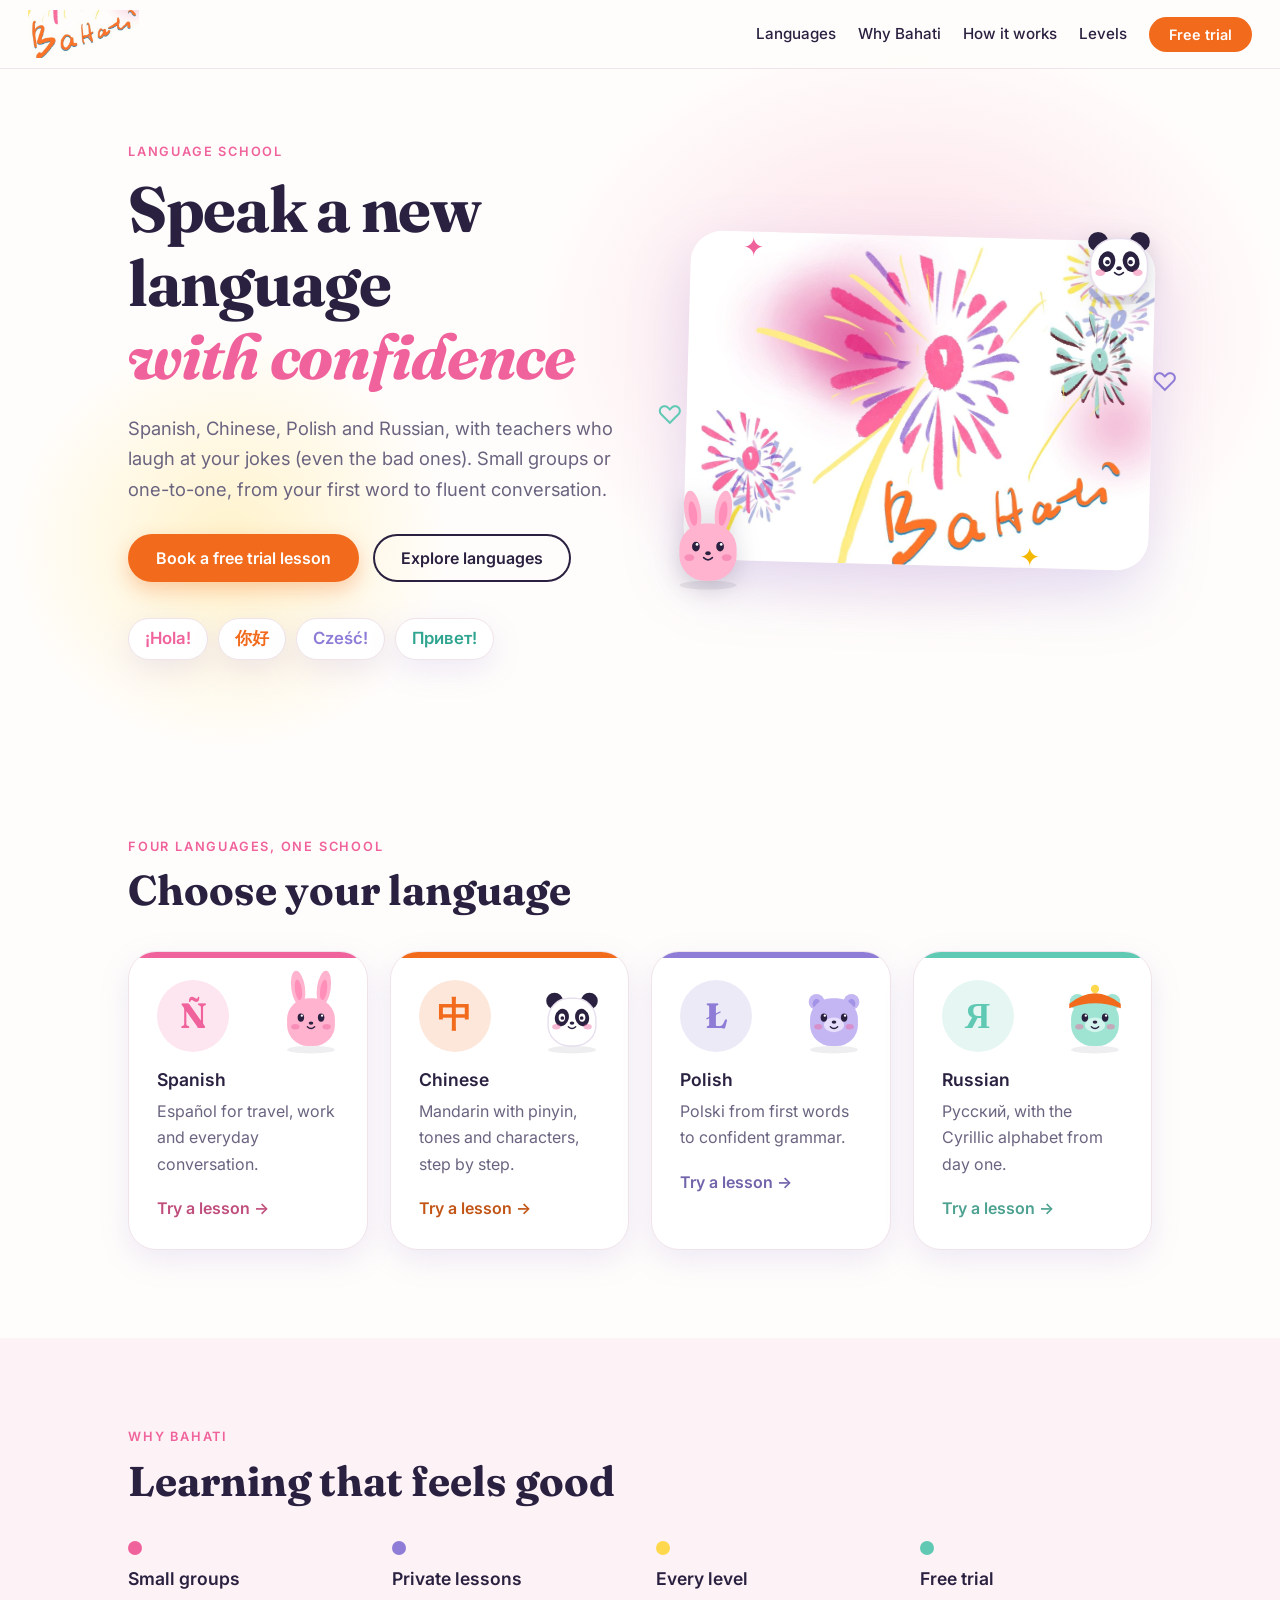
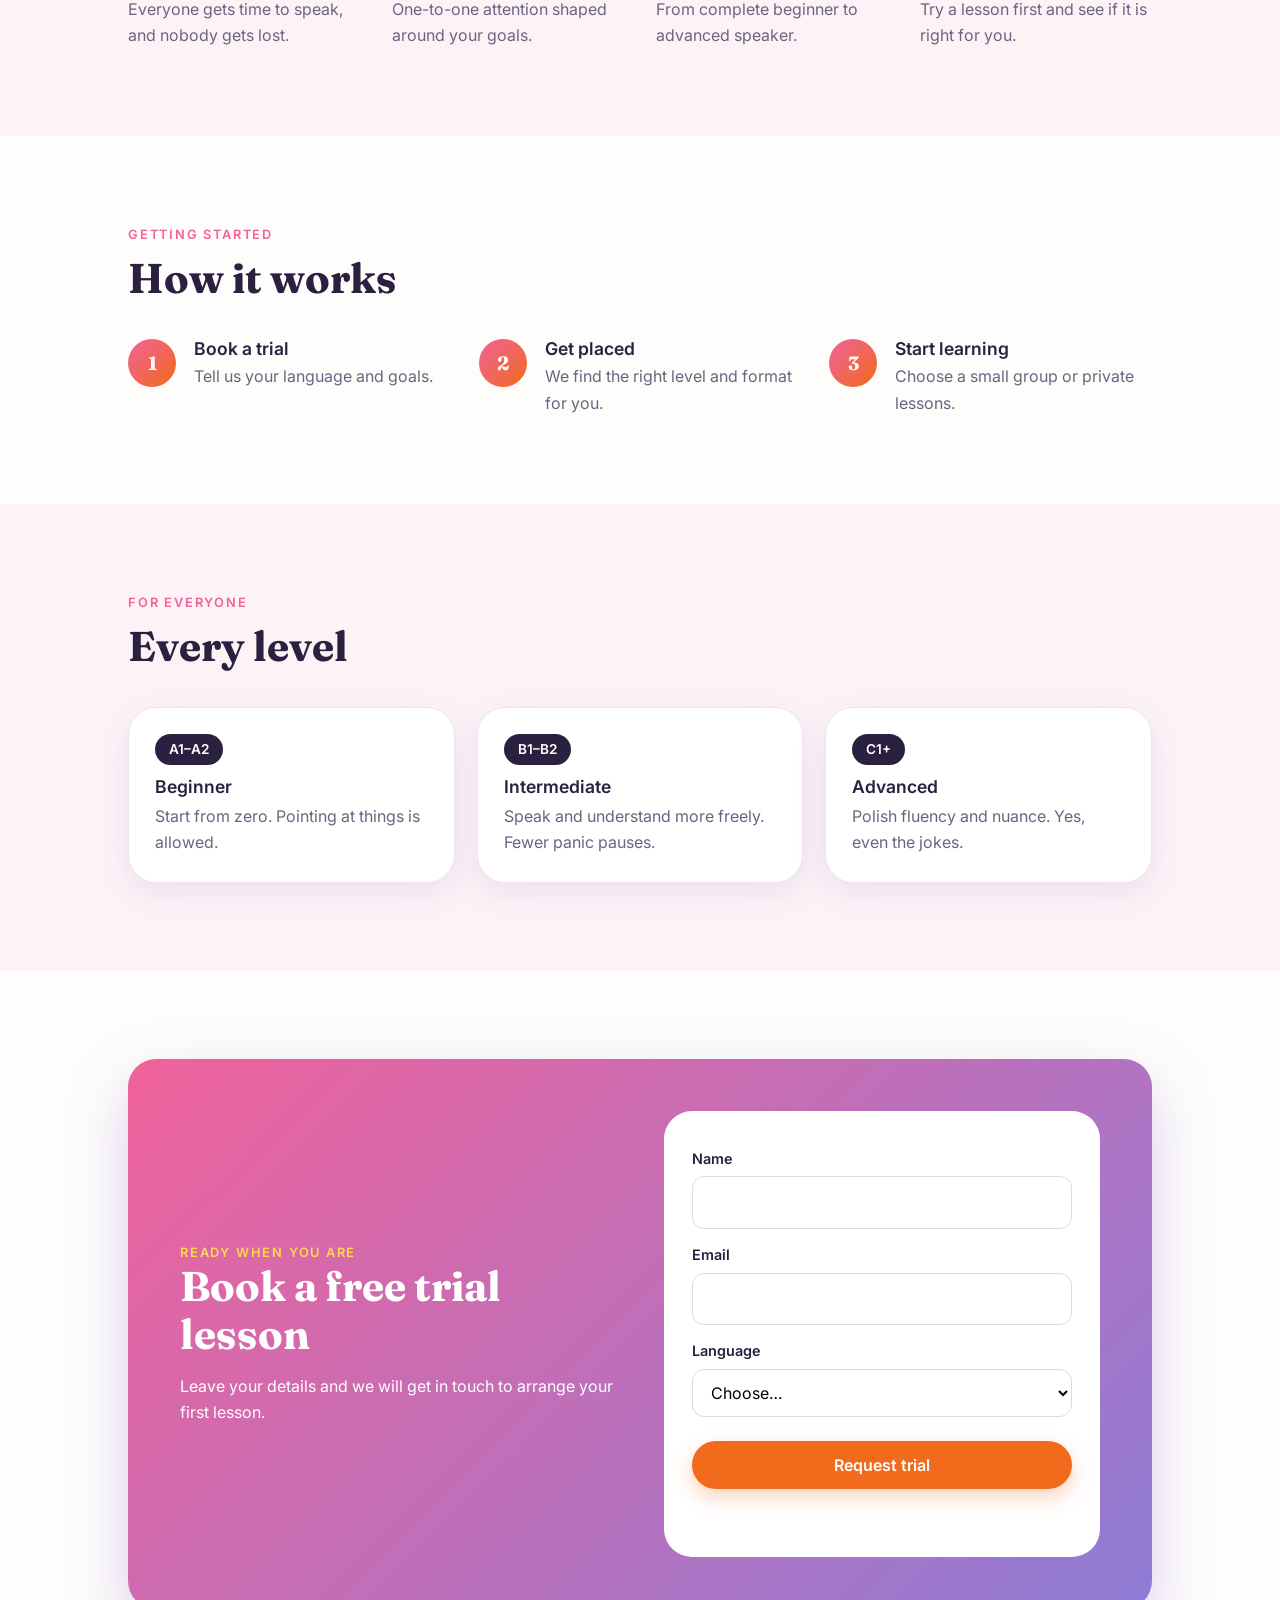
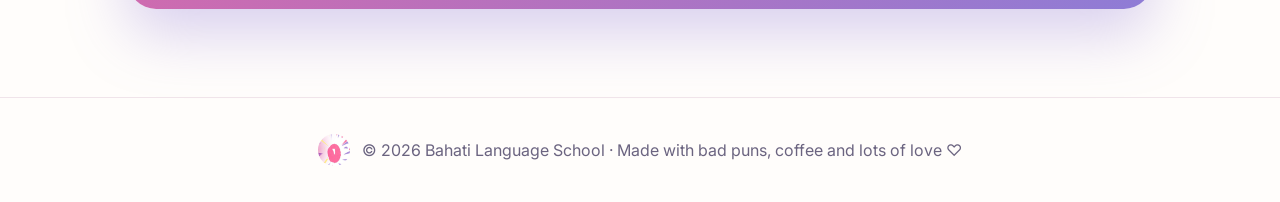
==== commit 64f9bebe: "Add playful animations, talking mascots, hearts and confetti Co-Authored-By: Claude Sonnet 5.5 <nore" ====
--- a/index.html
+++ b/index.html
@@ -27,8 +27,8 @@
     <section class="hero">
       <div class="hero-text">
         <p class="eyebrow">Language school</p>
-        <h1>Speak a new language <span class="accent">with confidence</span></h1>
-        <p class="lead">Spanish, Chinese, Polish and Russian, taught in small groups or one-to-one, from your first word to fluent conversation.</p>
+        <h1>Speak a new language <span class="accent" id="swap">with confidence</span></h1>
+        <p class="lead">Spanish, Chinese, Polish and Russian, with teachers who laugh at your jokes (even the bad ones). Small groups or one-to-one, from your first word to fluent conversation.</p>
         <div class="hero-actions">
           <a href="#trial" class="btn">Book a free trial lesson</a>
           <a href="#languages" class="btn btn-ghost">Explore languages</a>
@@ -41,8 +41,9 @@
         </ul>
       </div>
       <div class="hero-art">
-        <img class="plush plush-a" src="images/bunny.svg" alt="" width="200" height="200">
-        <img class="plush plush-b" src="images/panda.svg" alt="" width="200" height="200">
+        <span class="spark s1" aria-hidden="true">✦</span><span class="spark s2" aria-hidden="true">♡</span><span class="spark s3" aria-hidden="true">✦</span><span class="spark s4" aria-hidden="true">♡</span>
+        <img class="plush plush-a" src="images/bunny.svg" alt="Bunny mascot, click me" width="200" height="200" role="button" tabindex="0" data-says="bunny">
+        <img class="plush plush-b" src="images/panda.svg" alt="Panda mascot, click me" width="200" height="200" role="button" tabindex="0" data-says="panda">
         <img src="images/logo-hero.jpg" alt="Bahati logo: colorful fireworks" width="1000" height="707">
       </div>
     </section>
@@ -110,9 +111,9 @@
         <p class="eyebrow">For everyone</p>
         <h2>Every level</h2>
         <div class="levels">
-          <div class="level"><span class="badge">A1–A2</span><h3>Beginner</h3><p>Start from zero.</p></div>
-          <div class="level"><span class="badge">B1–B2</span><h3>Intermediate</h3><p>Speak and understand more freely.</p></div>
-          <div class="level"><span class="badge">C1+</span><h3>Advanced</h3><p>Polish fluency and nuance.</p></div>
+          <div class="level"><span class="badge">A1–A2</span><h3>Beginner</h3><p>Start from zero. Pointing at things is allowed.</p></div>
+          <div class="level"><span class="badge">B1–B2</span><h3>Intermediate</h3><p>Speak and understand more freely. Fewer panic pauses.</p></div>
+          <div class="level"><span class="badge">C1+</span><h3>Advanced</h3><p>Polish fluency and nuance. Yes, even the jokes.</p></div>
         </div>
       </div>
     </section>
@@ -149,7 +150,7 @@
 
   <footer>
     <img src="images/favicon.png" alt="" width="32" height="32">
-    <p>&copy; 2026 Bahati Language School</p>
+    <p>&copy; 2026 Bahati Language School · Made with bad puns, coffee and lots of love ♡</p>
   </footer>
 
   <script src="script.js"></script>
--- a/style.css
+++ b/style.css
@@ -103,3 +103,35 @@
 .plush-b { right:-22px; top:-36px; animation-delay:-2.5s !important; }
 @keyframes bob { 50% { transform:translateY(-8px) rotate(3deg); } }
 @media (max-width:820px) { .plush-a { left:-8px; } .plush-b { right:-8px; } .hero-art .plush { width:84px; height:84px; } }
+
+.plush[data-says] { cursor:pointer; }
+.hop { animation:hop .6s ease !important; }
+@keyframes hop { 30% { transform:translateY(-26px) rotate(-8deg) scale(1.1); } 60% { transform:translateY(0) scale(1.05,.92); } }
+.bubble { position:absolute; z-index:3; max-width:210px; padding:10px 14px; background:#fff; color:var(--ink); border-radius:16px; font-size:.9rem; font-weight:500; box-shadow:var(--shadow); animation:pop .3s ease; }
+.bubble::after { content:""; position:absolute; bottom:-8px; width:16px; height:16px; background:#fff; transform:rotate(45deg); }
+.bubble-a { left:60px; bottom:60px; } .bubble-a::after { left:14px; }
+.bubble-b { right:50px; top:-70px; } .bubble-b::after { right:18px; }
+@keyframes pop { from { opacity:0; transform:scale(.7); } }
+.btn:active { transform:scale(.95); }
+.btn:hover { animation:wobble .5s; }
+@keyframes wobble { 25% { transform:translateY(-2px) rotate(-2deg); } 75% { transform:translateY(-2px) rotate(2deg); } }
+.greetings li { transition:transform .2s; } .greetings li:hover { transform:translateY(-4px) rotate(-4deg) scale(1.08); }
+.greetings li:nth-child(odd) { animation:bob 4s ease-in-out infinite; } .greetings li:nth-child(even) { animation:bob 4s ease-in-out -2s infinite; }
+.level { transition:transform .25s; } .level:hover { transform:rotate(-1.5deg) translateY(-4px); }
+.badge { transition:transform .25s; } .level:hover .badge { transform:scale(1.1) rotate(4deg); }
+.num { transition:transform .3s; } .steps li:hover .num { transform:rotate(360deg) scale(1.1); }
+.confetti { position:fixed; top:-12px; z-index:100; width:10px; height:14px; border-radius:2px; pointer-events:none; animation:fall linear forwards; }
+@keyframes fall { to { transform:translate(var(--drift),105vh) rotate(720deg); } }
+@media (prefers-reduced-motion:reduce) { .greetings li, .btn:hover, .hop { animation:none !important; } .confetti { display:none; } }
+@media (max-width:820px) { .bubble-a { left:10px; bottom:70px; } .bubble-b { right:10px; top:-60px; } }
+
+.spark { position:absolute; z-index:1; color:var(--pink); font-size:1.6rem; animation:twinkle 2.6s ease-in-out infinite; pointer-events:none; }
+.s1 { top:-10px; left:12%; } .s2 { top:38%; right:-26px; color:var(--purple); animation-delay:-.8s; }
+.s3 { bottom:-14px; right:24%; color:#f5b800; animation-delay:-1.6s; } .s4 { top:48%; left:-30px; color:var(--teal); animation-delay:-2.2s; }
+@keyframes twinkle { 0%,100% { opacity:.3; transform:scale(.7) rotate(0); } 50% { opacity:1; transform:scale(1.3) rotate(20deg); } }
+.heart { position:fixed; z-index:100; font-size:1.5rem; pointer-events:none; animation:rise 1.4s ease-out forwards; }
+@keyframes rise { to { transform:translateY(-110px) rotate(15deg); opacity:0; } }
+.card, .level, .trial-box, form { border-radius:28px; }
+.glyph { border-radius:50%; }
+.greetings li { font-size:1.05rem; }
+@media (prefers-reduced-motion:reduce) { .spark, .heart { animation:none; } }
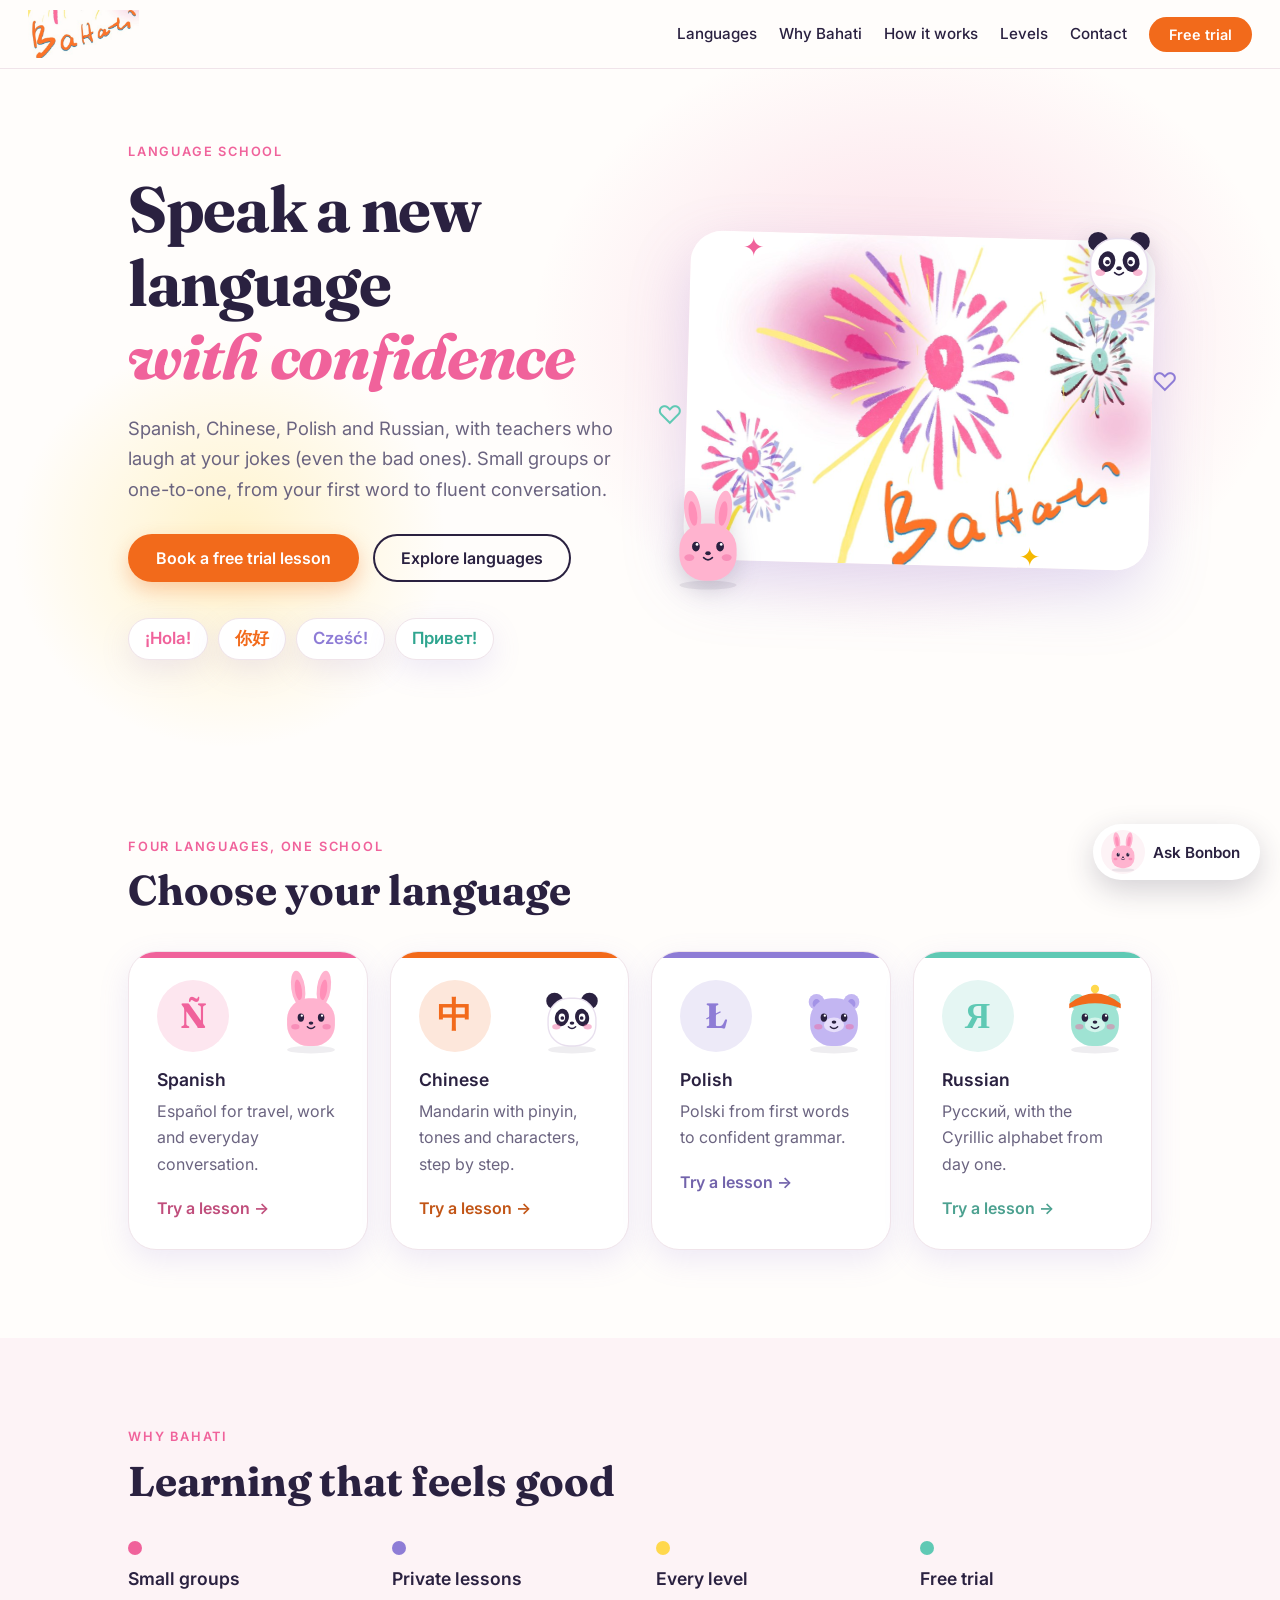
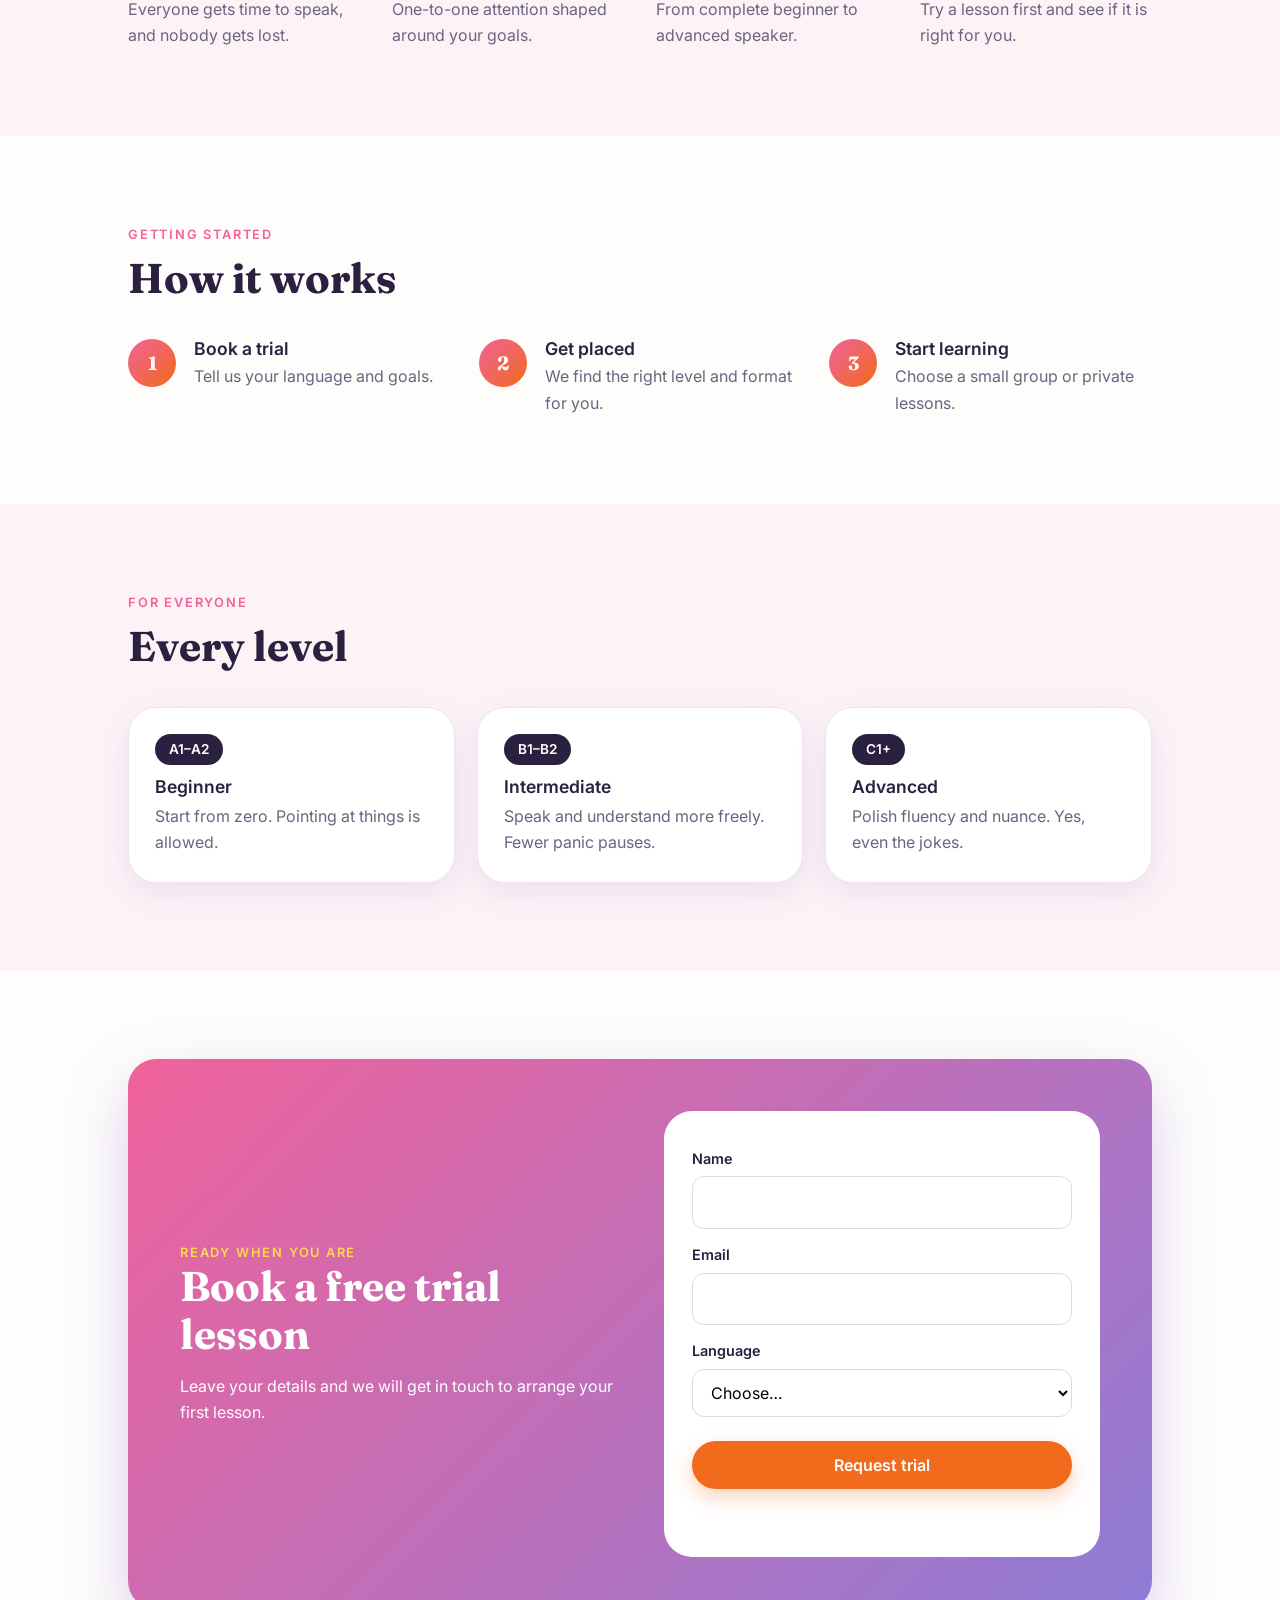
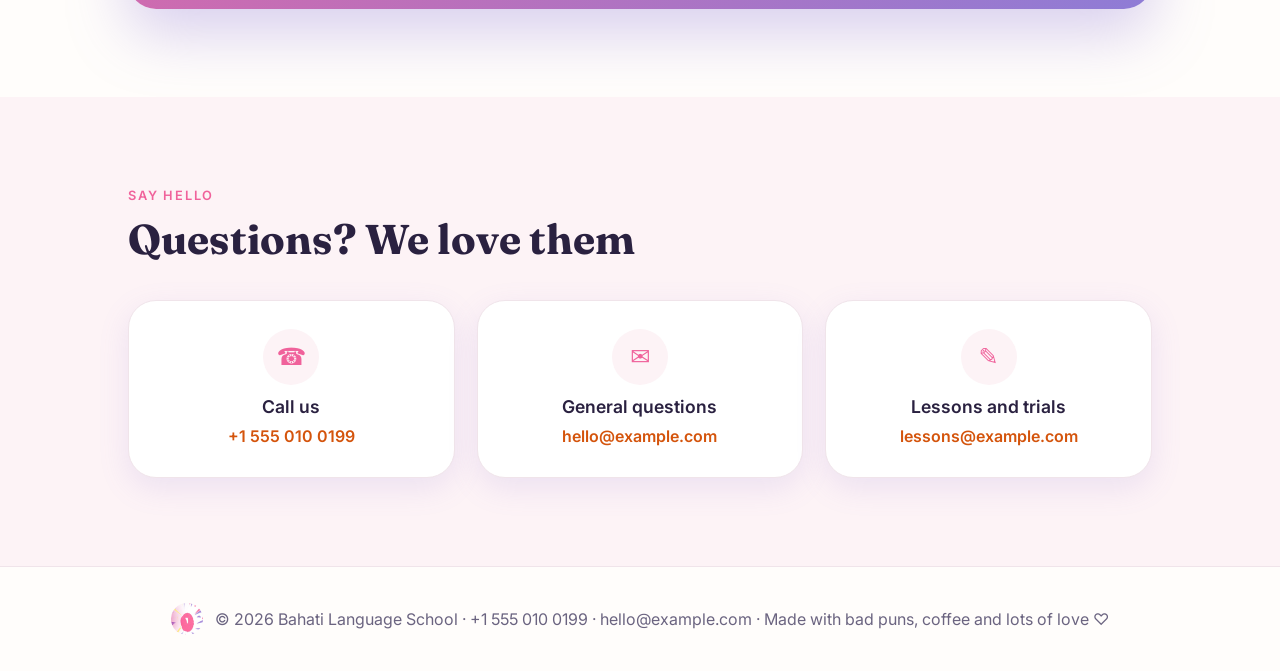
==== commit 1bb91793: "Add Bonbon chat assistant and contact section Co-Authored-By: Claude Sonnet 5.5 <noreply@anthropic.c" ====
--- a/index.html
+++ b/index.html
@@ -19,6 +19,7 @@
       <a href="#why">Why Bahati</a>
       <a href="#how">How it works</a>
       <a href="#levels">Levels</a>
+      <a href="#contact">Contact</a>
       <a href="#trial" class="btn btn-small">Free trial</a>
     </nav>
   </header>
@@ -146,11 +147,41 @@
         </form>
       </div>
     </section>
+    <section id="contact" class="alt reveal">
+      <div class="inner">
+        <p class="eyebrow">Say hello</p>
+        <h2>Questions? We love them</h2>
+        <div class="contact-grid">
+          <a class="contact-card" href="tel:+15550100199"><span class="ci">☎</span><h3>Call us</h3><p>+1 555 010 0199</p></a>
+          <a class="contact-card" href="mailto:hello@example.com"><span class="ci">✉</span><h3>General questions</h3><p>hello@example.com</p></a>
+          <a class="contact-card" href="mailto:lessons@example.com"><span class="ci">✎</span><h3>Lessons and trials</h3><p>lessons@example.com</p></a>
+        </div>
+      </div>
+    </section>
   </main>
+
+  <div id="chat" class="chat">
+    <div id="chat-panel" class="chat-panel" role="dialog" aria-label="Chat with Bonbon" hidden>
+      <header class="chat-head">
+        <img src="images/bunny.svg" alt="" width="40" height="40">
+        <div><strong>Bonbon</strong><span>Bahati assistant</span></div>
+        <button type="button" id="chat-close" aria-label="Close chat">×</button>
+      </header>
+      <div id="chat-log" class="chat-log" aria-live="polite"></div>
+      <div id="chat-chips" class="chat-chips"></div>
+      <form id="chat-form" class="chat-form" autocomplete="off">
+        <input id="chat-input" type="text" placeholder="Ask me anything…" aria-label="Your question">
+        <button type="submit" aria-label="Send">➤</button>
+      </form>
+    </div>
+    <button type="button" id="chat-toggle" class="chat-toggle" aria-expanded="false" aria-controls="chat-panel">
+      <img src="images/bunny.svg" alt="" width="44" height="44"><span>Ask Bonbon</span>
+    </button>
+  </div>
 
   <footer>
     <img src="images/favicon.png" alt="" width="32" height="32">
-    <p>&copy; 2026 Bahati Language School · Made with bad puns, coffee and lots of love ♡</p>
+    <p>&copy; 2026 Bahati Language School · +1 555 010 0199 · hello@example.com · Made with bad puns, coffee and lots of love ♡</p>
   </footer>
 
   <script src="script.js"></script>
--- a/style.css
+++ b/style.css
@@ -135,3 +135,33 @@
 .glyph { border-radius:50%; }
 .greetings li { font-size:1.05rem; }
 @media (prefers-reduced-motion:reduce) { .spark, .heart { animation:none; } }
+
+.contact-grid { display:grid; grid-template-columns:repeat(auto-fit,minmax(230px,1fr)); gap:22px; }
+.contact-card { display:block; text-align:center; text-decoration:none; color:var(--ink); background:#fff; border:1px solid var(--line); border-radius:28px; padding:28px; box-shadow:var(--shadow); transition:transform .25s; }
+.contact-card:hover { transform:translateY(-5px) rotate(-1deg); }
+.contact-card p { margin:6px 0 0; color:var(--orange-dark); font-weight:600; overflow-wrap:anywhere; }
+.ci { display:grid; place-items:center; width:56px; height:56px; margin:0 auto 12px; border-radius:50%; background:var(--alt); color:var(--pink); font-size:1.5rem; }
+
+.chat { position:fixed; right:20px; bottom:20px; z-index:50; display:flex; flex-direction:column; align-items:flex-end; gap:12px; }
+.chat-toggle { display:flex; align-items:center; gap:8px; padding:6px 20px 6px 8px; border:0; border-radius:999px; background:#fff; color:var(--ink); font:600 .95rem Inter,sans-serif; cursor:pointer; box-shadow:0 10px 30px rgba(42,33,64,.2); transition:transform .2s; }
+.chat-toggle:hover { transform:translateY(-3px); }
+.chat-toggle img { border-radius:50%; background:var(--alt); animation:bob 4s ease-in-out infinite; }
+.chat-panel { display:flex; flex-direction:column; width:min(360px,calc(100vw - 32px)); height:min(520px,calc(100vh - 140px)); background:#fff; border-radius:24px; overflow:hidden; box-shadow:0 20px 60px rgba(42,33,64,.3); animation:pop .25s ease; }
+.chat-panel[hidden] { display:none; }
+.chat-head { display:flex; align-items:center; gap:10px; padding:12px 14px; color:#fff; background:linear-gradient(135deg,var(--pink),var(--purple)); }
+.chat-head img { border-radius:50%; background:#fff; }
+.chat-head div { flex:1; display:flex; flex-direction:column; line-height:1.2; }
+.chat-head span { font-size:.78rem; opacity:.9; }
+.chat-head button { border:0; background:transparent; color:#fff; font-size:1.7rem; cursor:pointer; line-height:1; }
+.chat-log { flex:1; overflow-y:auto; padding:14px; display:flex; flex-direction:column; gap:10px; background:var(--bg); }
+.msg { max-width:85%; padding:10px 14px; border-radius:18px; font-size:.92rem; line-height:1.5; animation:pop .2s ease; }
+.msg a { color:inherit; font-weight:600; }
+.msg.bot { align-self:flex-start; background:var(--alt); border-bottom-left-radius:4px; }
+.msg.user { align-self:flex-end; background:var(--orange); color:#fff; border-bottom-right-radius:4px; }
+.chat-chips { display:flex; flex-wrap:wrap; gap:6px; padding:8px 14px 0; }
+.chat-chips button { border:1.5px solid var(--purple); background:#fff; color:var(--purple); border-radius:999px; padding:5px 12px; font:500 .8rem Inter,sans-serif; cursor:pointer; }
+.chat-chips button:hover { background:var(--purple); color:#fff; }
+.chat-form { display:flex; gap:8px; padding:12px 14px; }
+.chat-form input { flex:1; min-width:0; border-radius:999px; padding:10px 16px; }
+.chat-form button { width:42px; border:0; border-radius:50%; background:var(--orange); color:#fff; font-size:1rem; cursor:pointer; }
+@media (max-width:480px) { .chat-toggle span { display:none; } .chat-toggle { padding:6px; } }
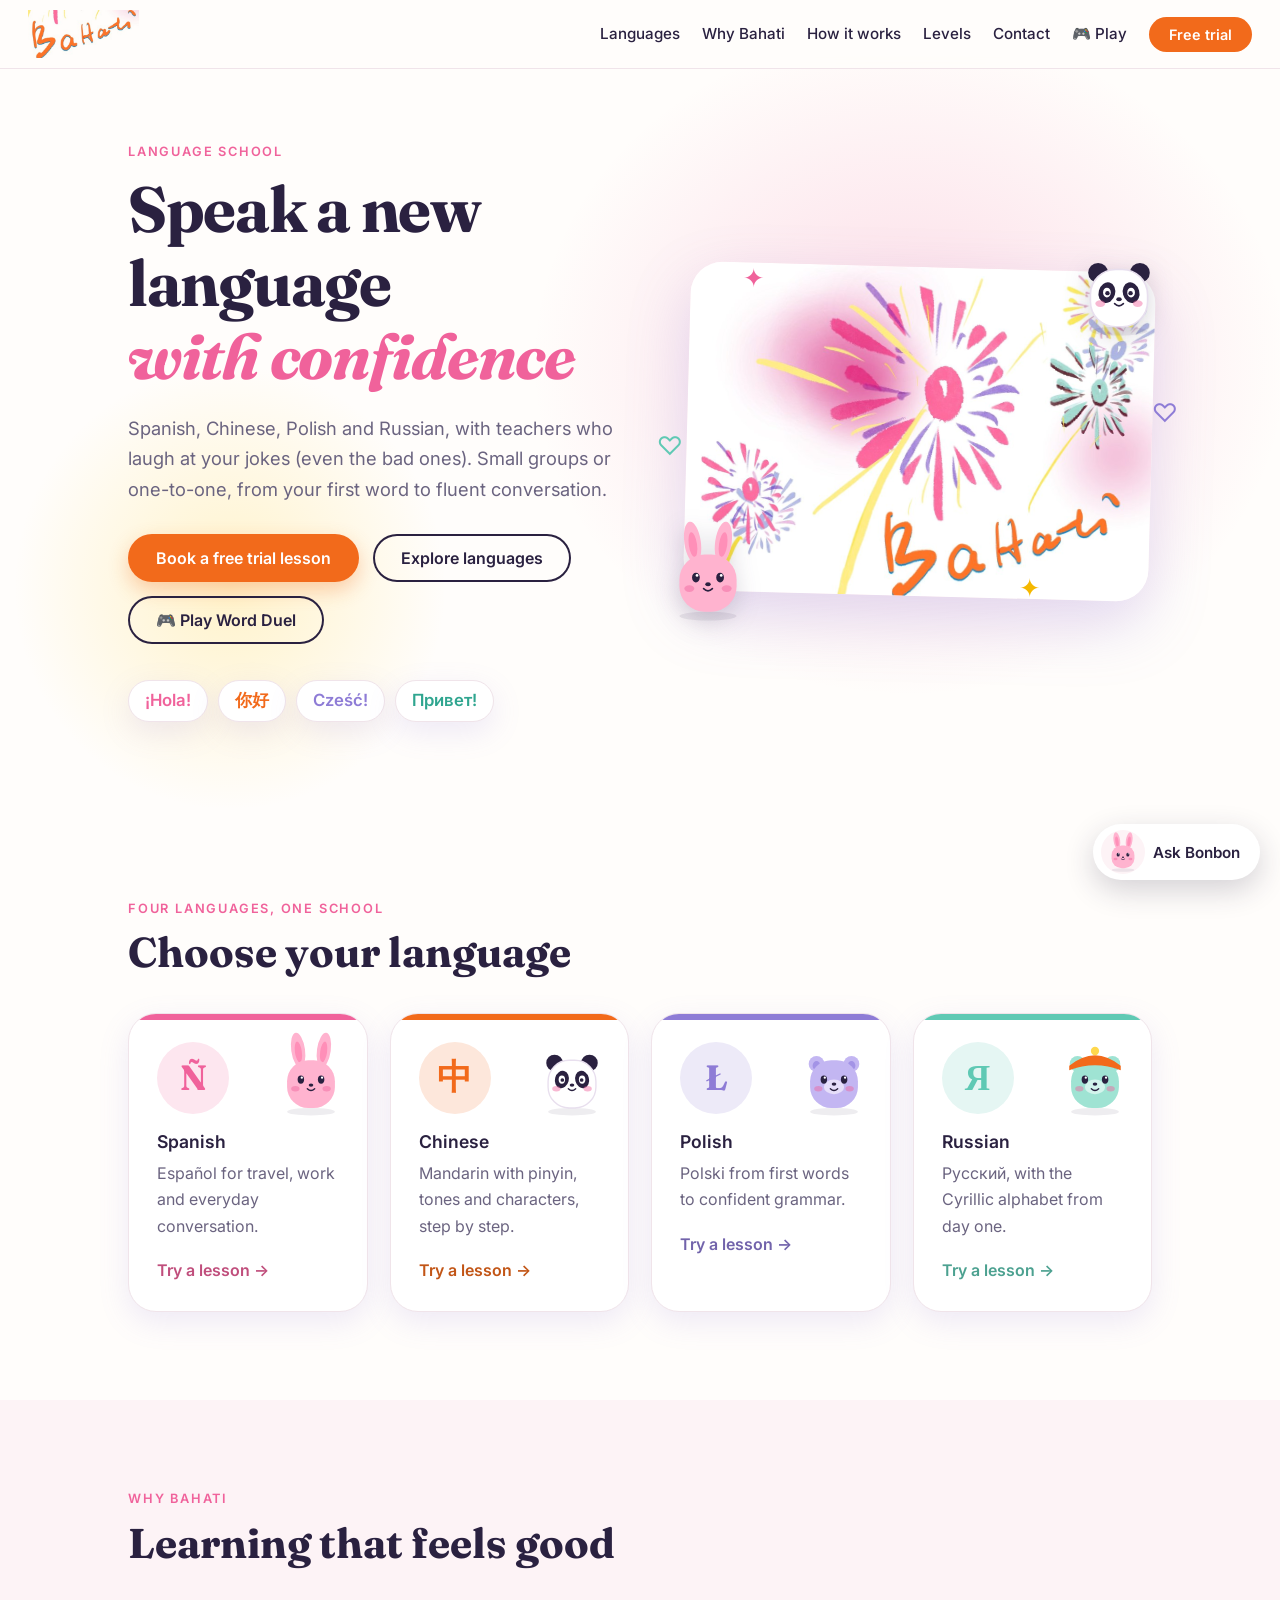
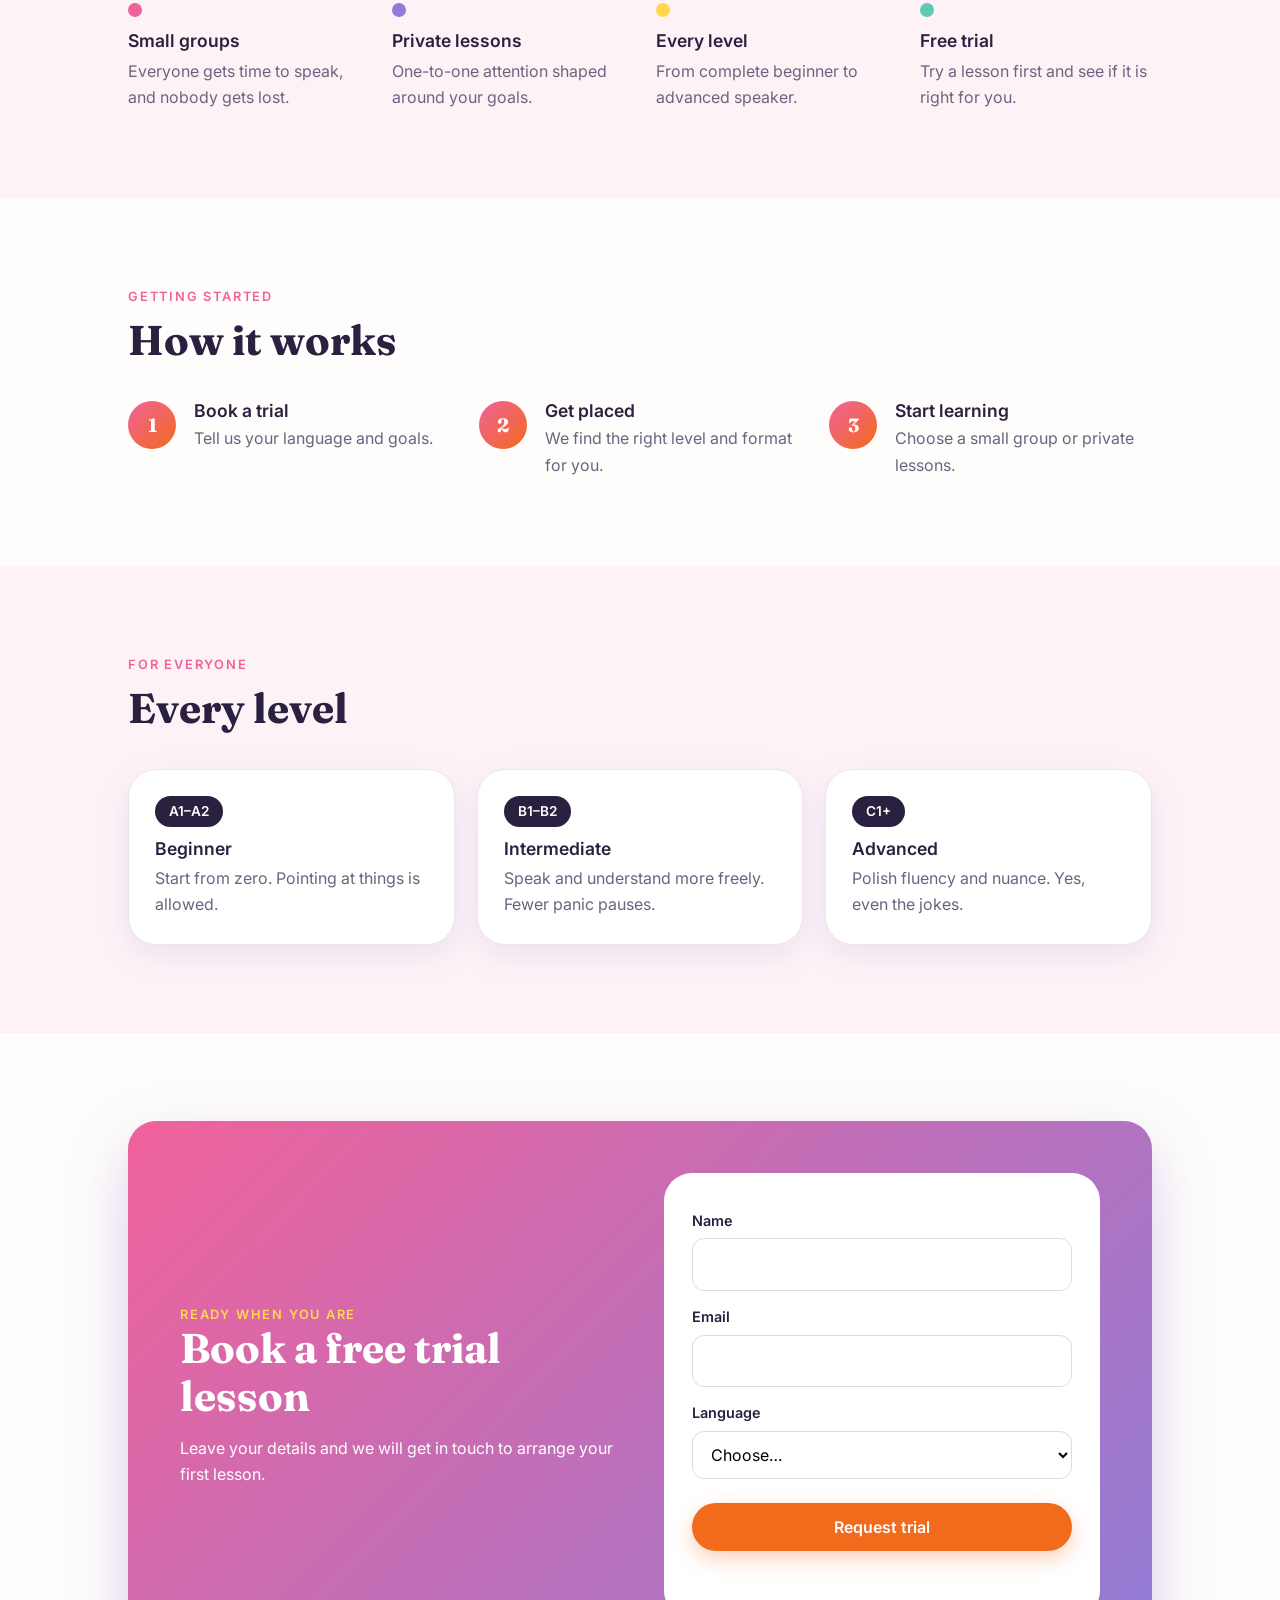
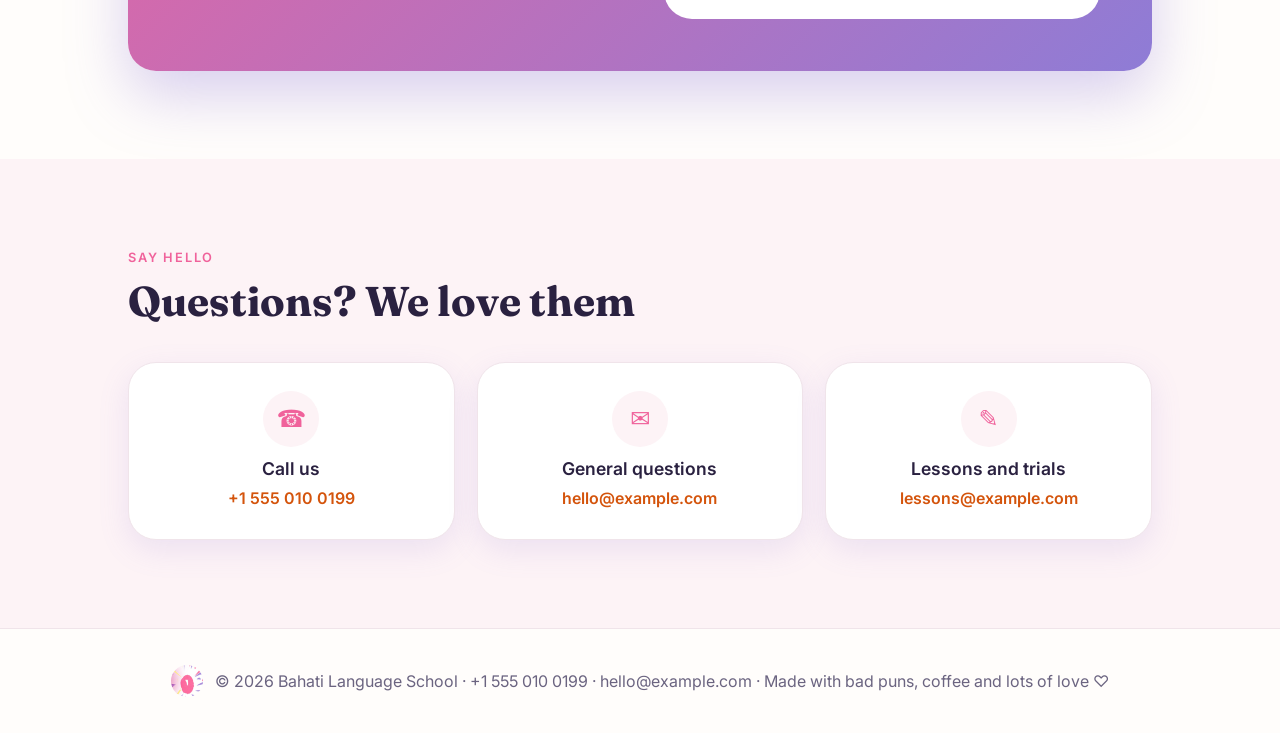
==== commit 95cef374: "Add Word Duel mini game page Co-Authored-By: Claude Sonnet 5.5 <noreply@anthropic.com> Claude-Sessio" ====
--- a/index.html
+++ b/index.html
@@ -20,6 +20,7 @@
       <a href="#how">How it works</a>
       <a href="#levels">Levels</a>
       <a href="#contact">Contact</a>
+      <a href="game.html">🎮 Play</a>
       <a href="#trial" class="btn btn-small">Free trial</a>
     </nav>
   </header>
@@ -33,6 +34,7 @@
         <div class="hero-actions">
           <a href="#trial" class="btn">Book a free trial lesson</a>
           <a href="#languages" class="btn btn-ghost">Explore languages</a>
+          <a href="game.html" class="btn btn-ghost">🎮 Play Word Duel</a>
         </div>
         <ul class="greetings" aria-label="Hello in our languages">
           <li lang="es">¡Hola!</li>
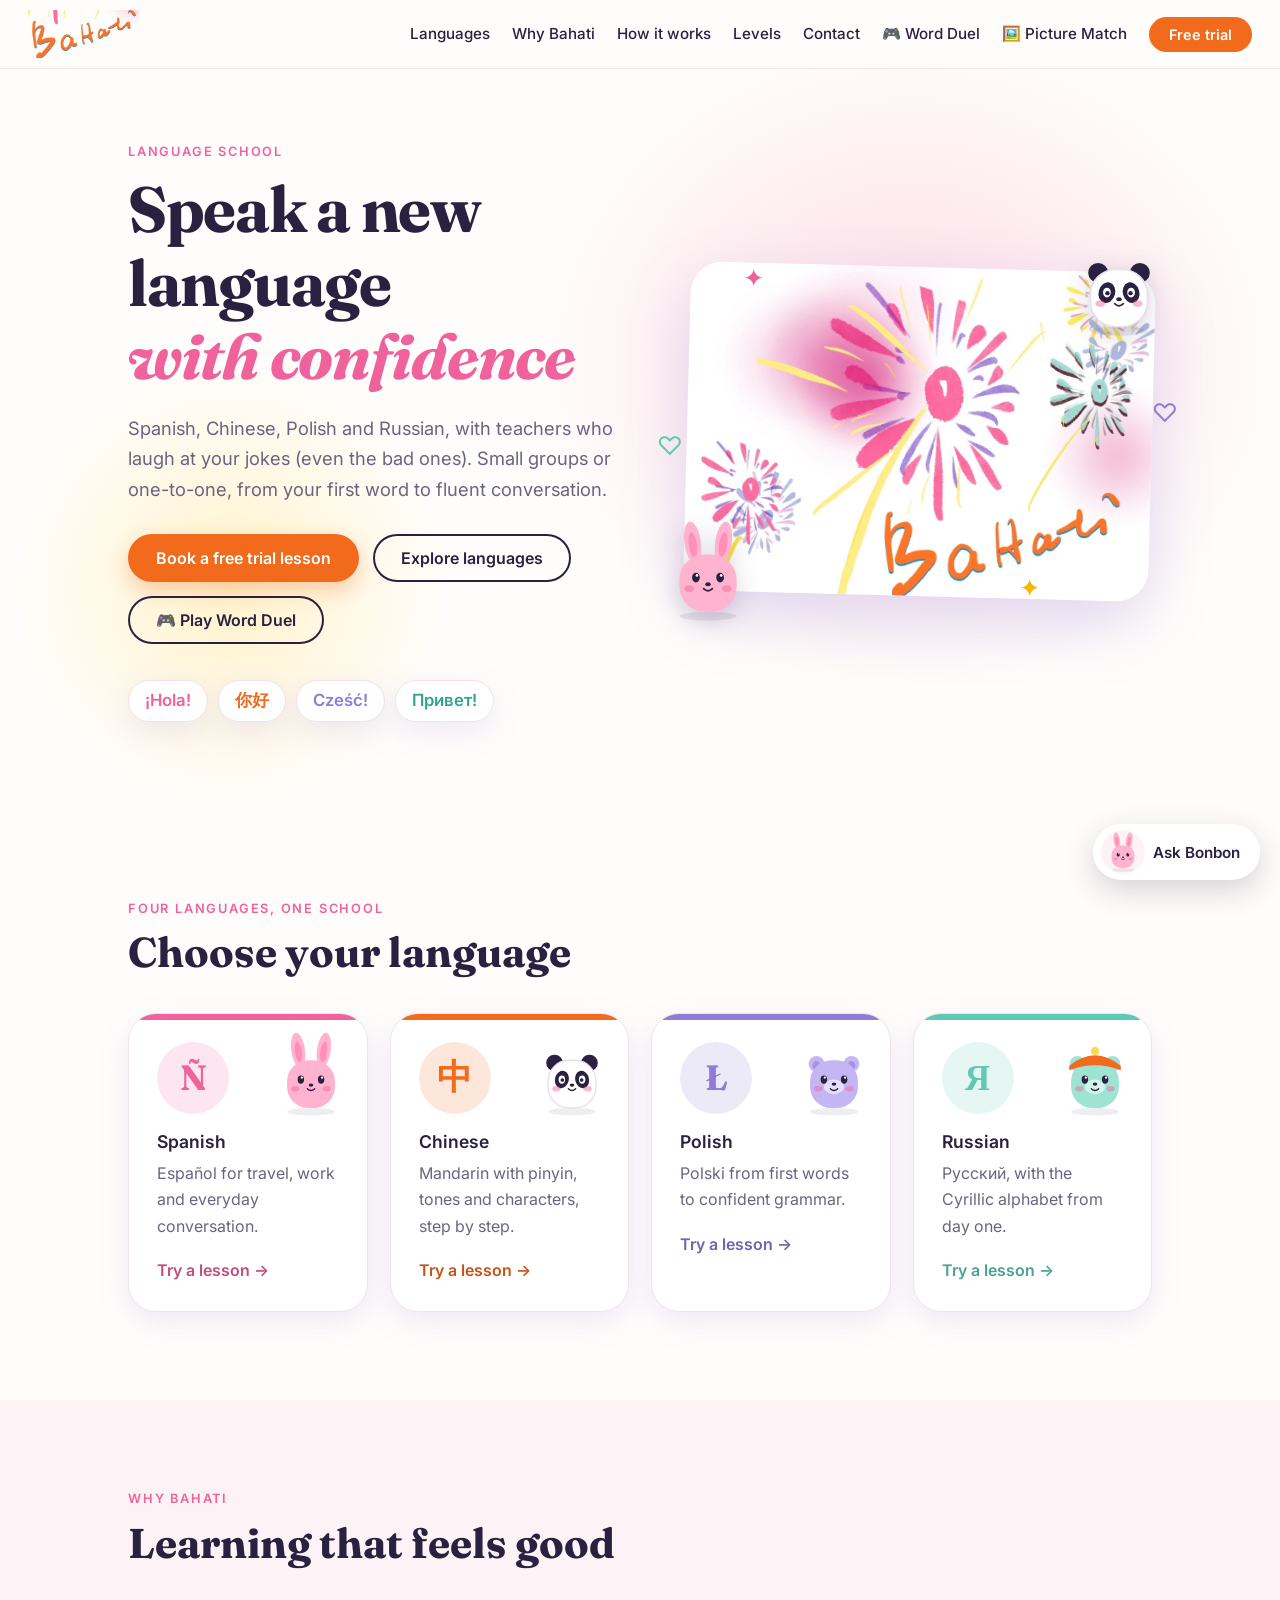
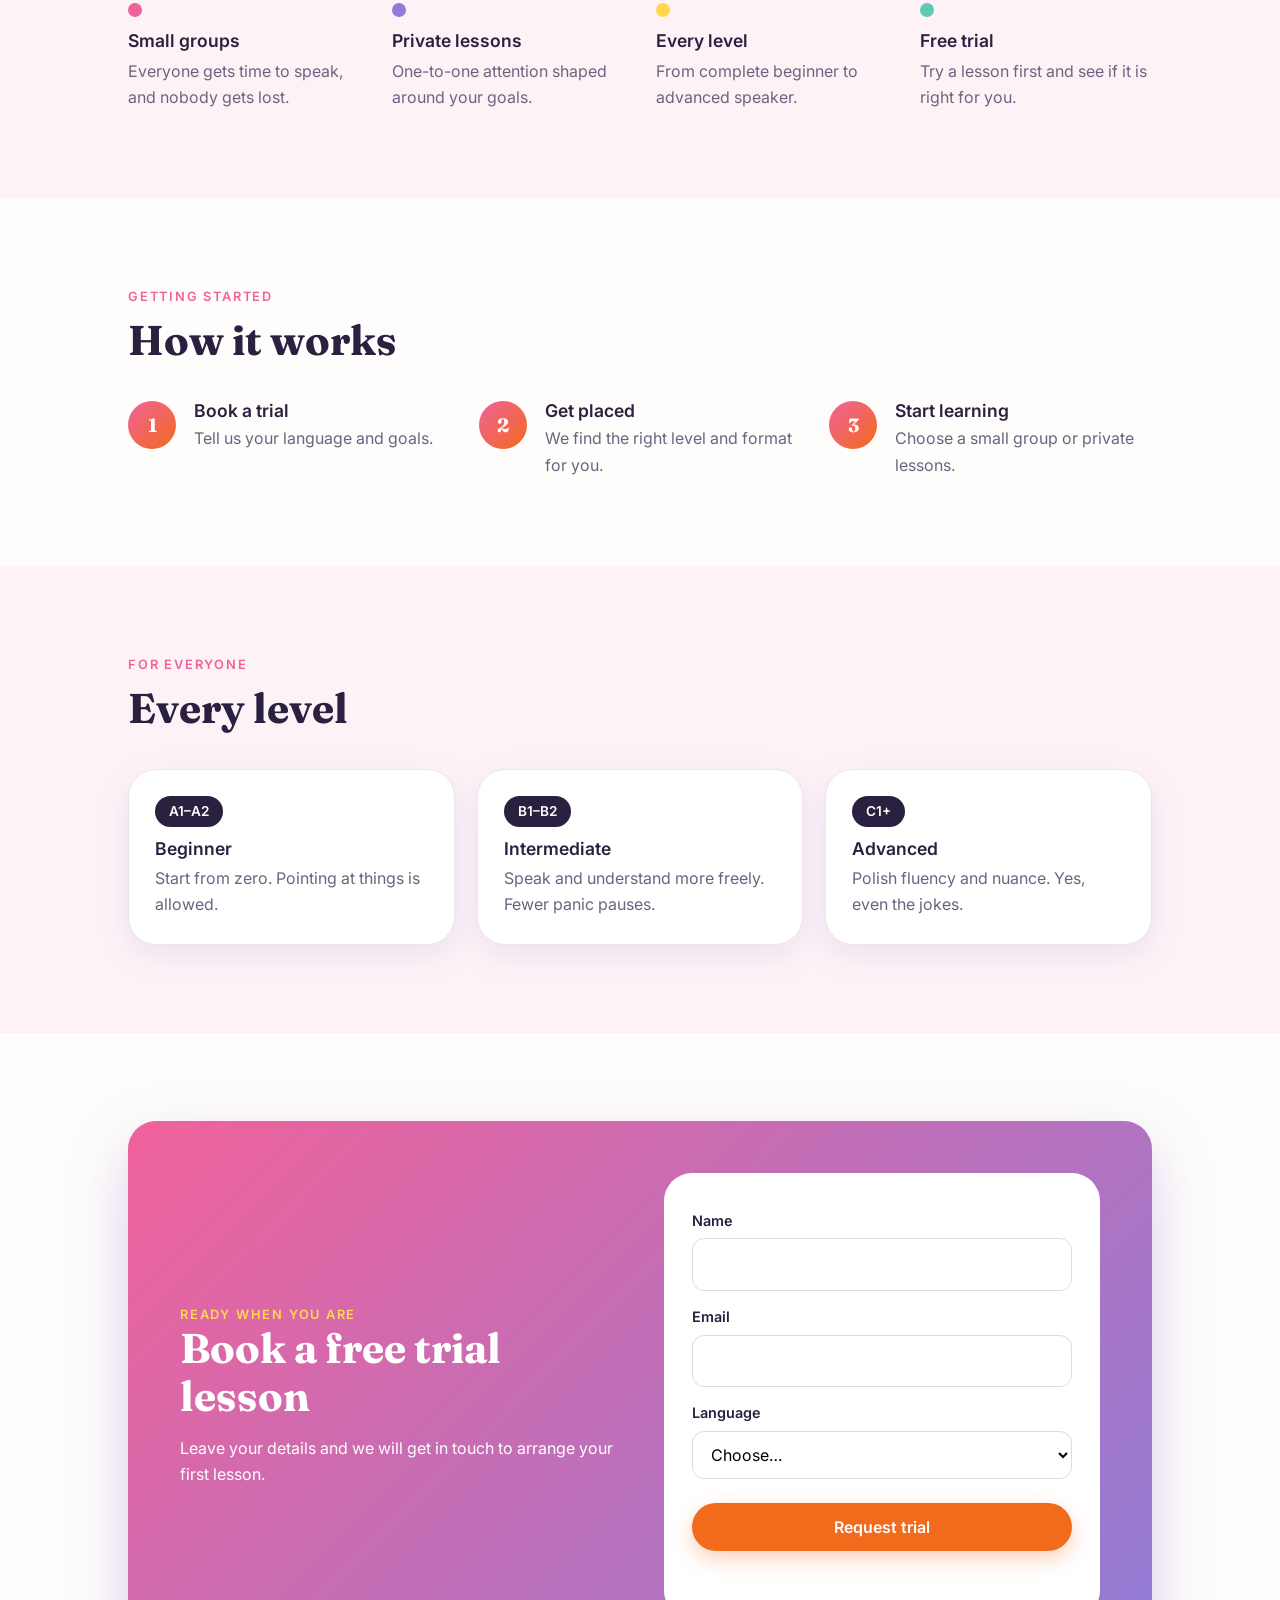
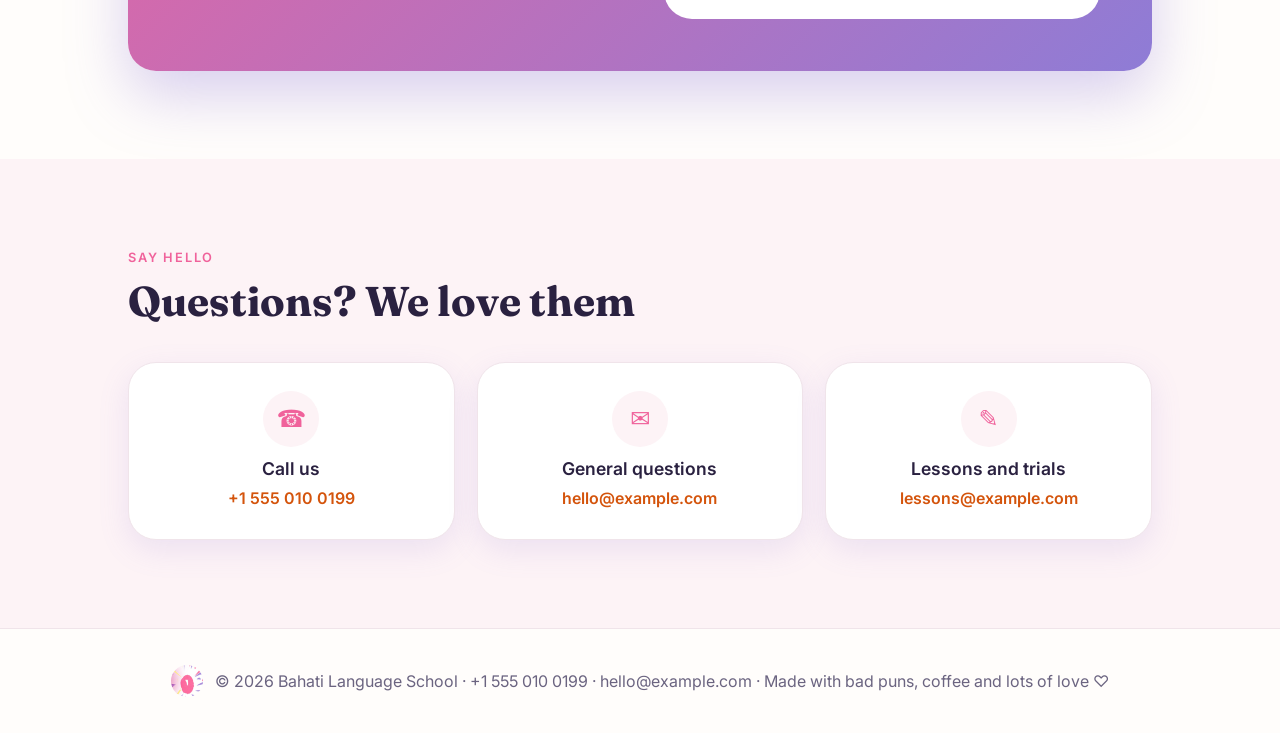
==== commit 53771aaf: "Add Picture Match game; share sound engine between games Co-Authored-By: Claude Sonnet 5.5 <noreply@" ====
--- a/index.html
+++ b/index.html
@@ -20,7 +20,8 @@
       <a href="#how">How it works</a>
       <a href="#levels">Levels</a>
       <a href="#contact">Contact</a>
-      <a href="game.html">🎮 Play</a>
+      <a href="game.html">🎮 Word Duel</a>
+      <a href="pictures.html">🖼️ Picture Match</a>
       <a href="#trial" class="btn btn-small">Free trial</a>
     </nav>
   </header>
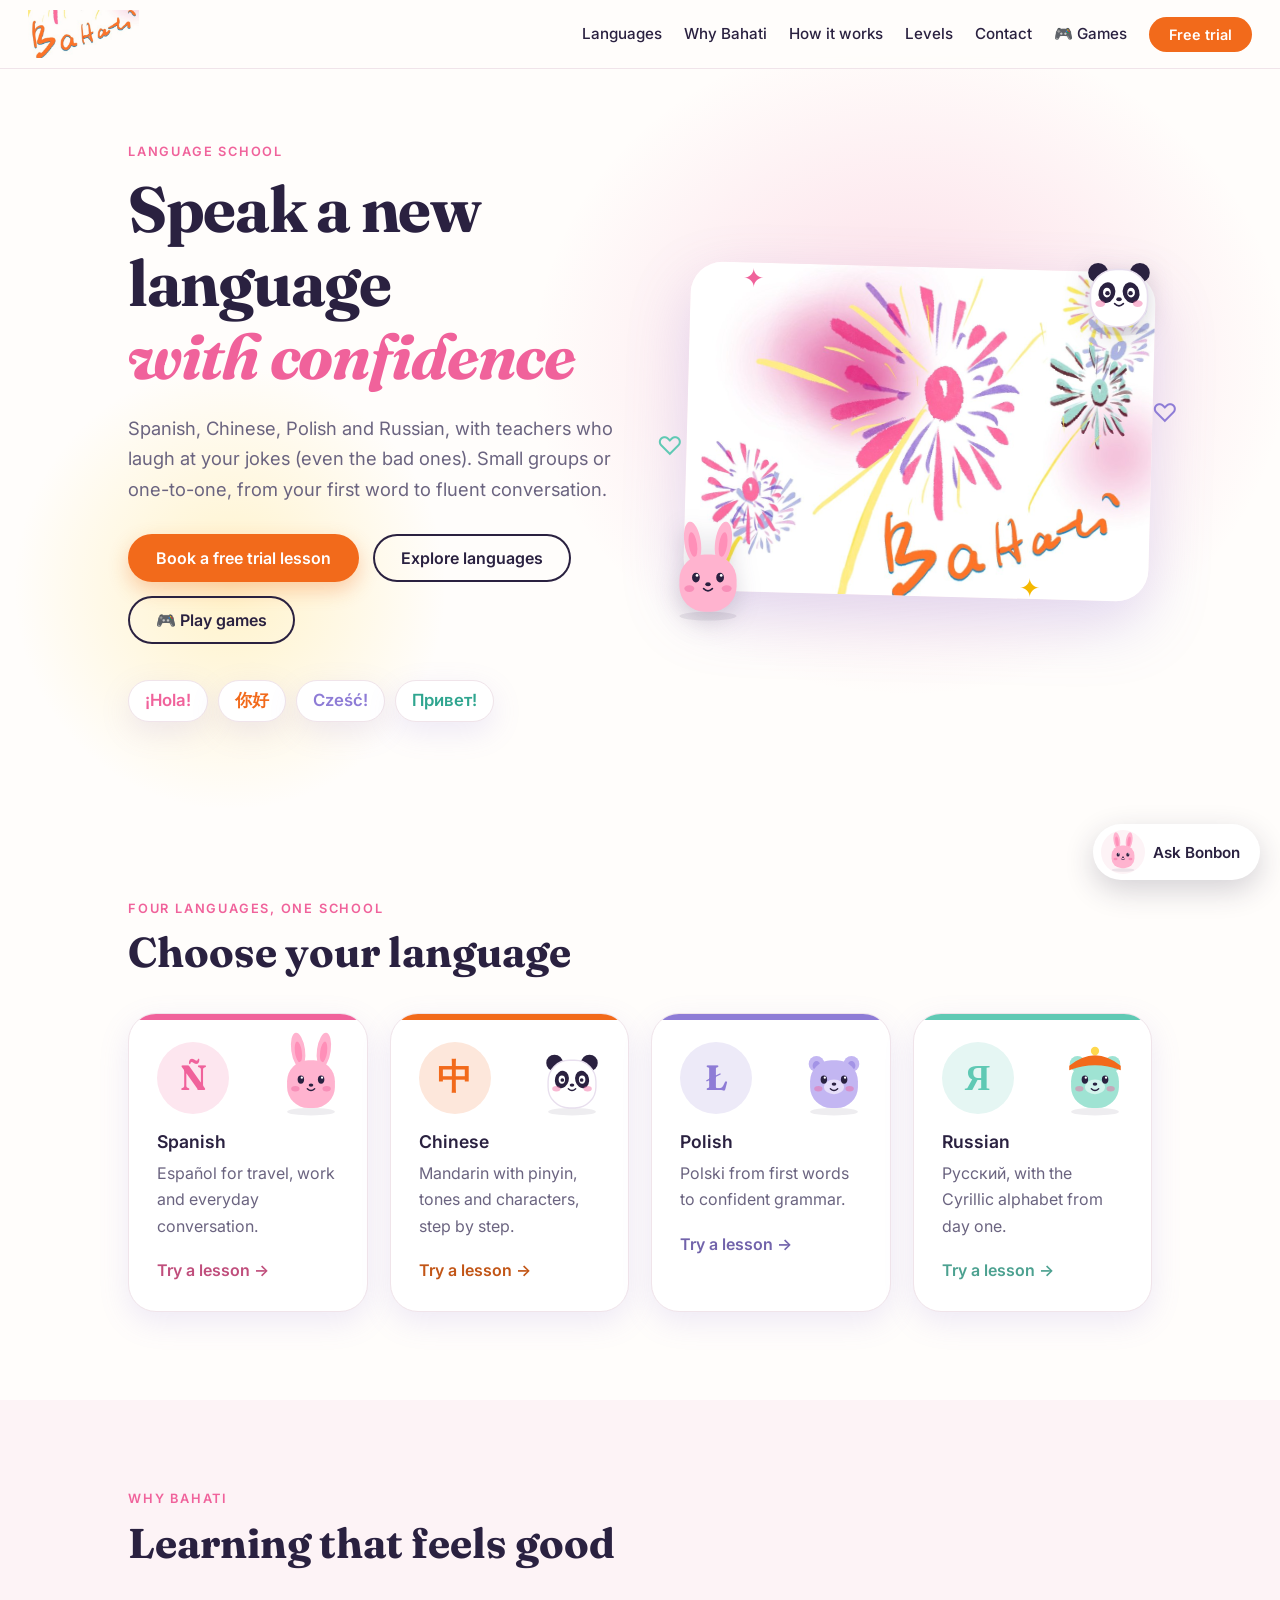
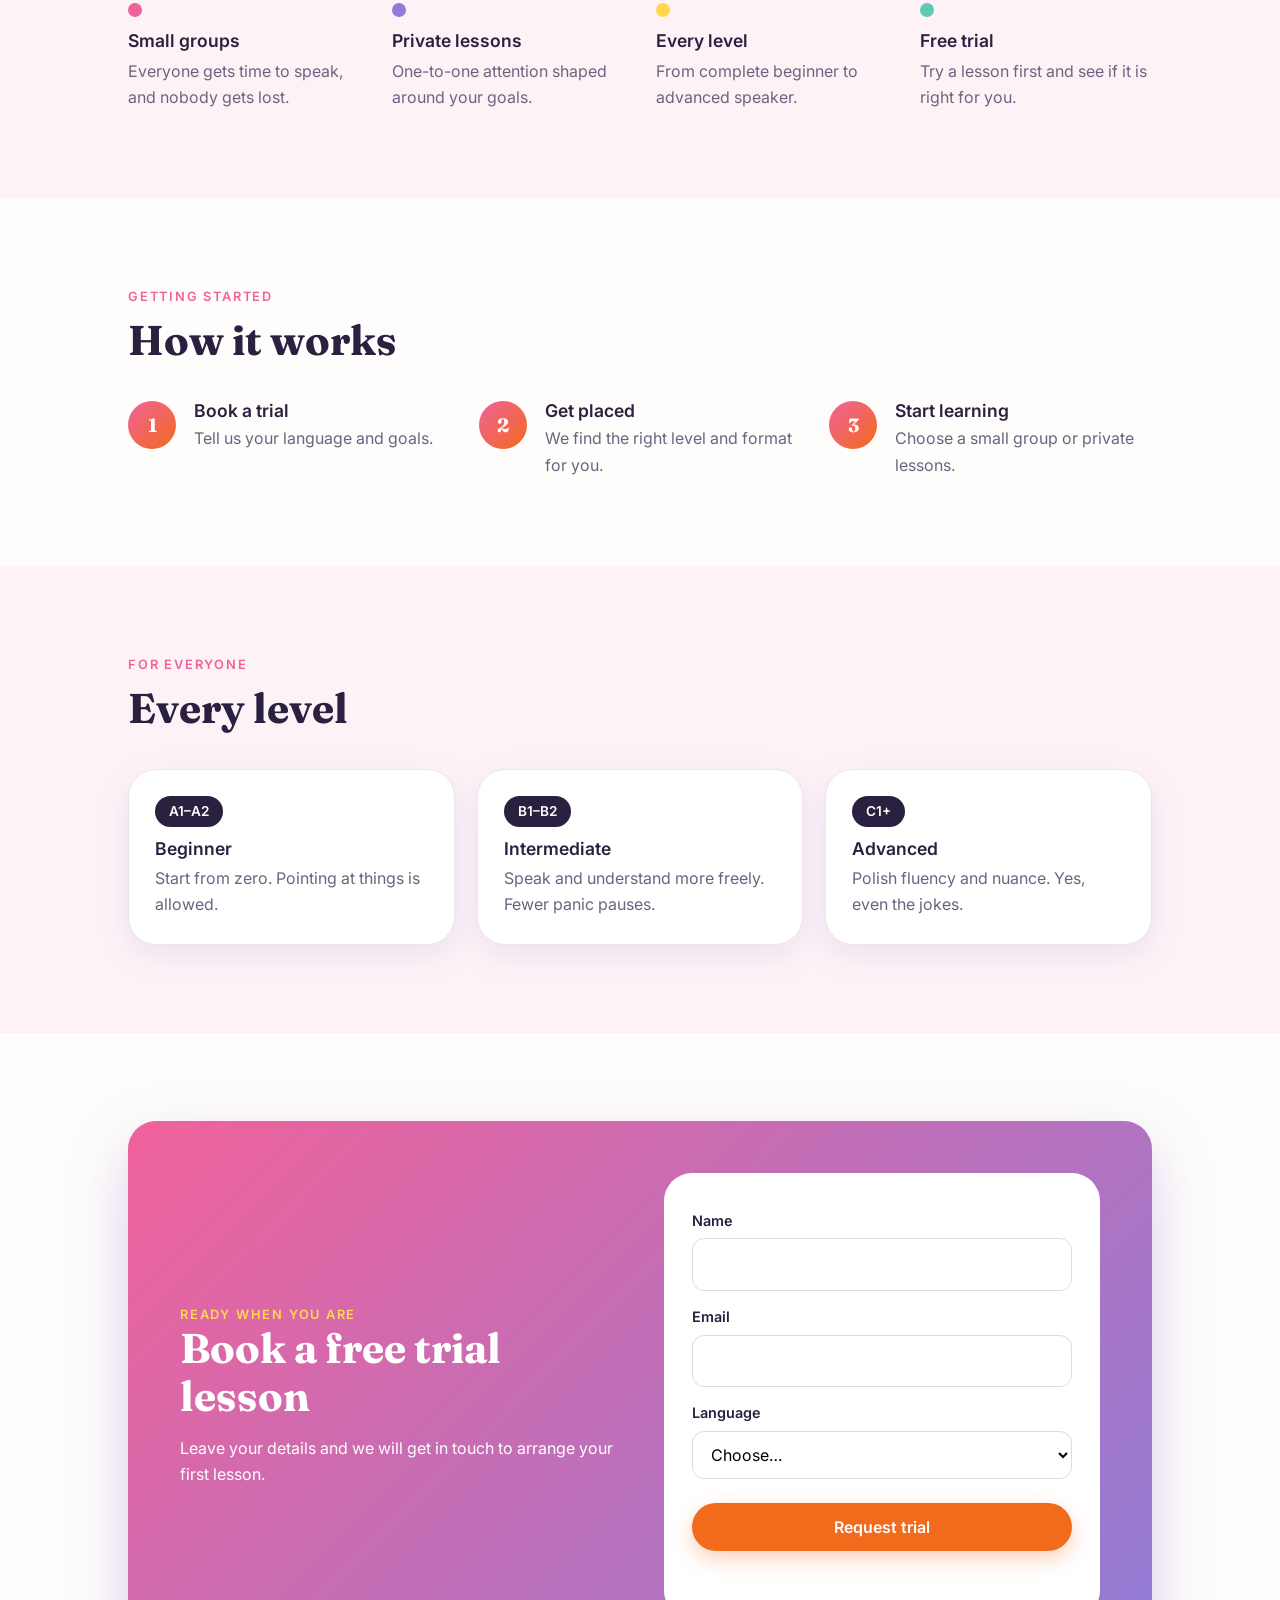
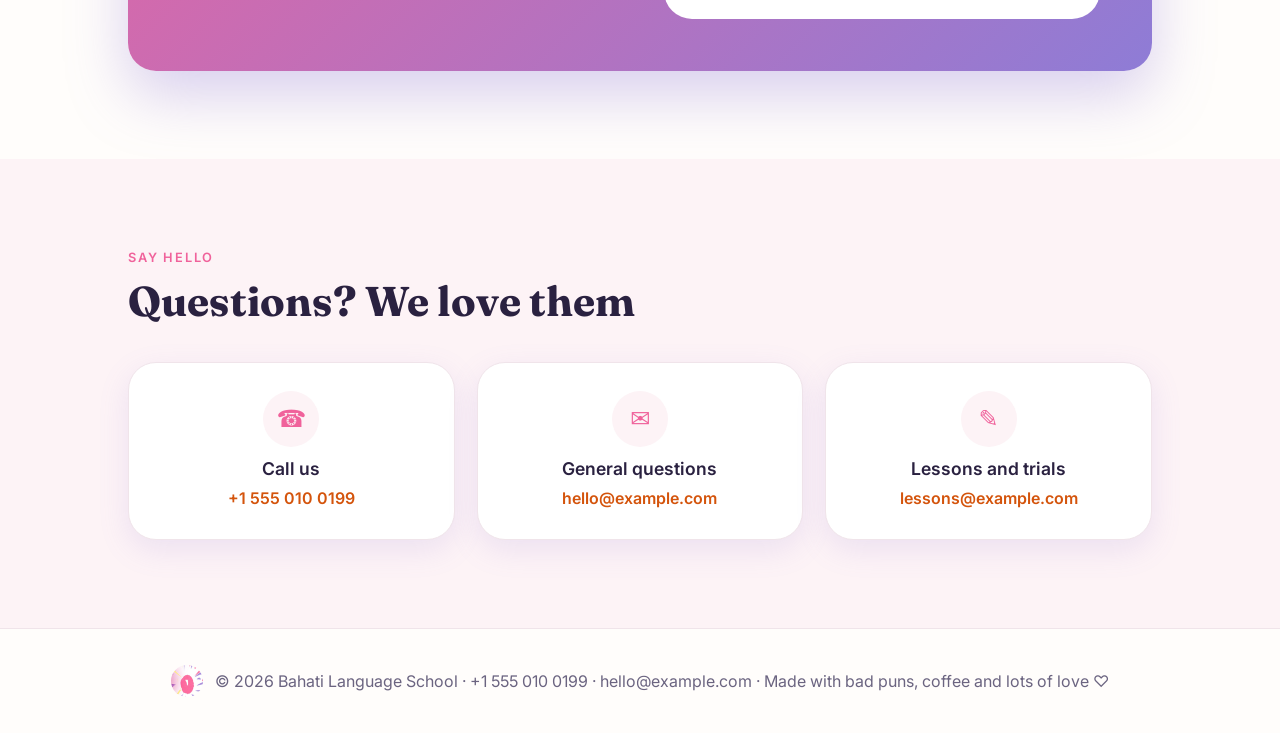
==== commit c6ea6740: "Add games hub and three new games: Falling Words, Word Scramble, Word Search Co-Authored-By: Claude " ====
--- a/index.html
+++ b/index.html
@@ -20,8 +20,7 @@
       <a href="#how">How it works</a>
       <a href="#levels">Levels</a>
       <a href="#contact">Contact</a>
-      <a href="game.html">🎮 Word Duel</a>
-      <a href="pictures.html">🖼️ Picture Match</a>
+      <a href="games.html">🎮 Games</a>
       <a href="#trial" class="btn btn-small">Free trial</a>
     </nav>
   </header>
@@ -35,7 +34,7 @@
         <div class="hero-actions">
           <a href="#trial" class="btn">Book a free trial lesson</a>
           <a href="#languages" class="btn btn-ghost">Explore languages</a>
-          <a href="game.html" class="btn btn-ghost">🎮 Play Word Duel</a>
+          <a href="games.html" class="btn btn-ghost">🎮 Play games</a>
         </div>
         <ul class="greetings" aria-label="Hello in our languages">
           <li lang="es">¡Hola!</li>
